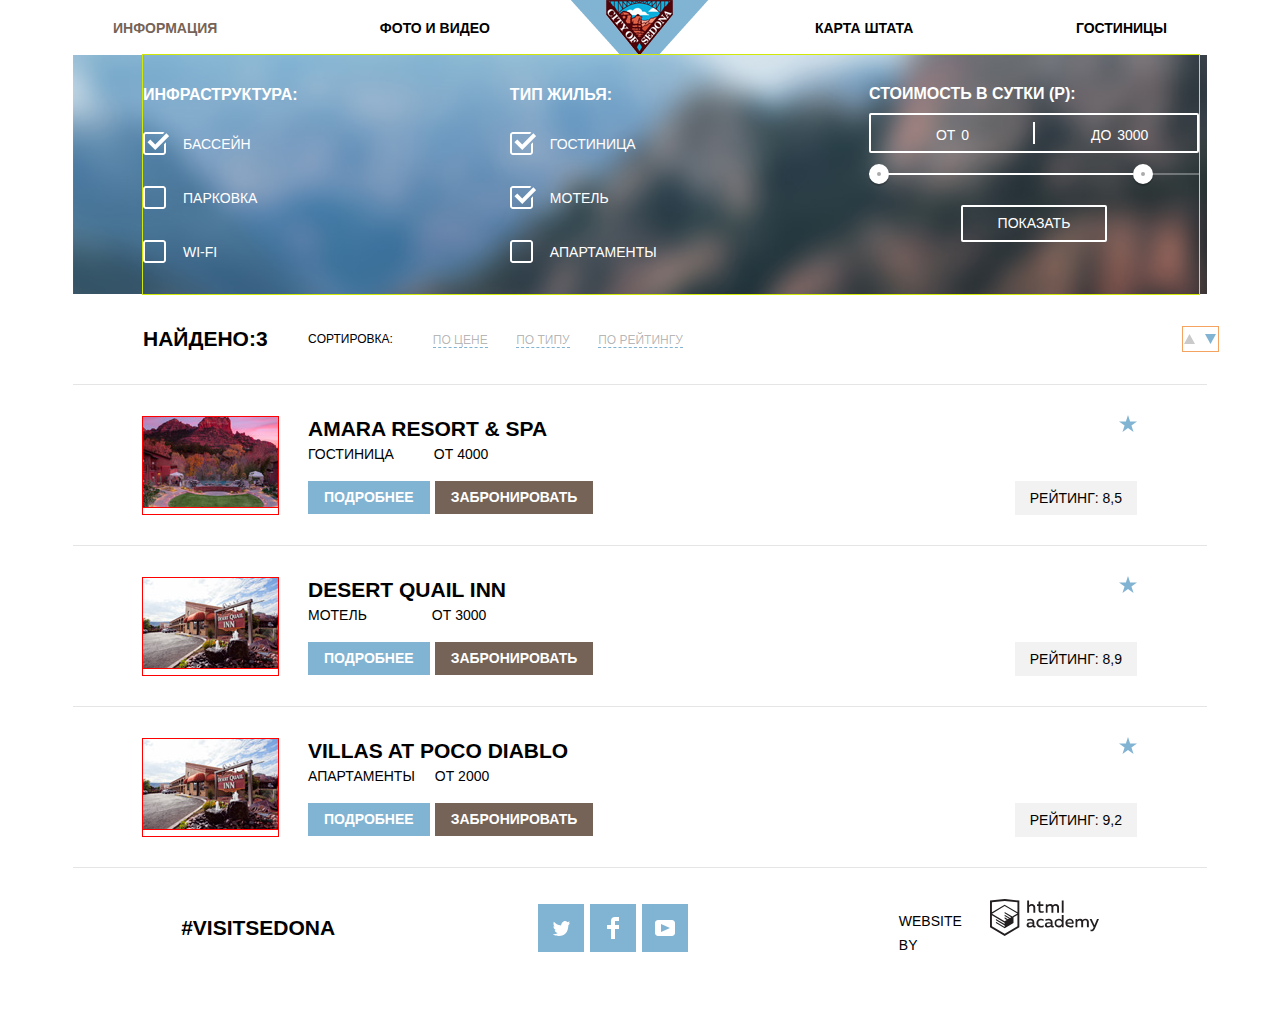
==== inner.html @ f562a2fd "закончена стилизация фильтра" ====
<!DOCTYPE html>
<html lang="ru">

<head>
  <meta charset="utf-8">
  <title>HTML Academy: Седона</title>
  <link href="https://fonts.googleapis.com/css?family=PT+Sans+Caption:400,700&amp;subset=cyrillic" rel="stylesheet">
  <link rel="stylesheet" href="css/normalize.css">
  <link rel="stylesheet" href="css/main.css">
</head>

<body>

  <!-- Шапка -->
  <header class="main-header">
    <nav class="main-navigation">
      <div class="main-navigation-wrapper">
        <div class="container">
          <ul class="site-navigation">
            <li class="site-navigation-current">
              <a href="info.html">Информация</a>
            </li>
            <li class="site-navigation-2">
              <a href="#">Фото и видео</a>
            </li>
            <li class="site-navigation-3">
              <a href="#">Карта штата</a>
            </li>
            <li class="site-navigation-4">
              <a href="#">Гостиницы</a>
            </li>
          </ul>
        </div>
        <a href="#" class="main-header-logo">
          <img src="img/logo_main.png" width="138" height="70" alt="Логотип «HTML»">
        </a>
      </div>
    </nav>
  </header>

  <!-- Основной контент -->
  <main class="container">


    <!-- Фильтр -->
    <section class="filters">
      <form class="filter" method="get" action="https://echo.htmlacademy.ru">

        <!--Чекбокс Инфраструктура -->
        <fieldset>

          <legend>Инфраструктура:</legend>
          <ul>
            <li class="filter-option">
              <input class="visually-hidden filter-input filter-input-checkbox" type="checkbox" name="Бассейн" id="Бассейн" checked>
              <label for="Бассейн">Бассейн</label>
            </li>

            <li class="filter-option">
              <input class="visually-hidden filter-input filter-input-checkbox" type="checkbox" name="Парковка" id="Парковка">
              <label for="Парковка">Парковка</label>
            </li>

            <li class="filter-option">
              <input class="visually-hidden filter-input filter-input-checkbox" type="checkbox" name="Wi-fi" id="Wi-fi">
              <label for="Wi-fi">Wi-fi</label>
            </li>
          </ul>
        </fieldset>

        <!--Чекбокс Тип жилья-->
        <fieldset>
          <legend>Тип жилья:</legend>
          <ul>
            <li class="filter-option">
              <input class="visually-hidden filter-input filter-input-checkbox" type="checkbox" name="Гостиница" id="Гостиница" checked>
              <label for="Гостиница">Гостиница</label>
            </li>

            <li class="filter-option">
              <input class="visually-hidden filter-input filter-input-checkbox" type="checkbox" name="Мотель" id="Мотель" checked>
              <label for="Мотель">Мотель</label>
            </li>

            <li class="filter-option">
              <input class="visually-hidden filter-input filter-input-checkbox" type="checkbox" name="Апартаменты" id="Апартаменты">
              <label for="Апартаменты">Апартаменты</label>
            </li>
          </ul>
        </fieldset>

        
        <!--Панель управления фильтром-->
        <div class="filter-range">
          <div class="filter-range-title">Стоимость в сутки (р):
          </div>
          <div class="price-controls">
            <label class="min-price">от
              <input type="text" name="min-price" value="0">
            </label>
            <label class="max-price">до
              <input type="text" name="max-price" value="3000">
            </label>
          </div>
          <div class="range-controls">
            <div class="scale">
              <div class="bar"></div>
            </div>
            <div class="range-toggle range-toggle-min"></div>
            <div class="range-toggle range-toggle-max"></div>
            <button class="btn-transparent" type="submit">Показать</button>
          </div>
        </div>

        
      </form>
    </section>

    <!--Блок сортировки -->
    <section class="search-info">
      <b>Найдено:3</b>
      <p>Cортировка:</p>

      <div class="search-list-info">
        <ul class="search-item-info">
          <li>
            <a class="active" href="#">По цене</a>
          </li>
          <li>
            <a href="#">По типу</a>
          </li>
          <li>
            <a href="#">По рейтингу</a>
          </li>
        </ul>
      </div>

      <ul class="buttons-search-info">
        <li class="buttons-top">
          <a href="#">
            <svg xmlns="http://www.w3.org/2000/svg" width="11" height="10" viewBox="0 0 11 10">
              <path fill="#cacaca" d="M5.5 0L0 10h11z" />
            </svg>
            <span class="visually-hidden">Вверх</span>
          </a>
        </li>
        <li class="buttons-bottom"></li>
        <a href="#">
          <svg xmlns="http://www.w3.org/2000/svg" width="11" height="10" viewBox="0 0 11 10">
            <path fill="#81b3d2" d="M5.5 10L0 0h11" />
          </svg>
          <span class="visually-hidden">Вниз</span>
        </a>
        </li>
      </ul>
    </section>

    <!--Каталог гостиниц -->
    <section class="catalog">

      <h2 class="visually-hidden">Описание гостинниц, цена</h2>

      <!--Гостиница Амара -->
      <div class="catalog-list-amara">

        <!--Фото гостиницы -->
        <div class="catalog-image">
          <a href="catalog-item.html">
            <img src="img/amara_resort_spa_img.jpg" width="135" height="90" alt="Amara Resort & Spa">
          </a>
        </div>

        <!--Заголовок и описание -->
        <div class="catalog-desc">
          <h2>
            <a href="#">Amara Resort & Spa</a>
          </h2>
          <div class="catalog-price">
            <span class="hotel">Гостиница</span>
            <span>от 4000</span>
          </div>
          <div class="catalog-btn">
            <a class="button" href="#">Подробнее</a>
            <a class="button2" href="#">Забронировать</a>
          </div>
        </div>


        <!--Рейтинг -->
        <div class="catalog-rating">
          <div class="star">
            <img src="img/star.svg" width="18" height="17" alt="4 Звезды">
          </div>
          <span>Рейтинг: 8,5</span>
        </div>
      </div>

      <!--Гостиница Desert Quail Inn -->
      <div class="catalog-list-desert">

        <!--Фото гостиницы Desert -->
        <div class="catalog-image">
          <a href="catalog-item.html">
            <img src="img/desert_img.jpg" width="135" height="90" alt="Amara Resort & Spa">
          </a>
        </div>

        <!--Заголовок и описание Desert -->
        <div class="catalog-desc">
          <h2>
            <a href="#">Desert Quail Inn</a>
          </h2>
          <div class="catalog-price">
            <span class="motel">Мотель</span>
            <span>от 3000</span>
          </div>
          <div class="catalog-btn">
            <a class="button" href="#">Подробнее</a>
            <a class="button2" href="#">Забронировать</a>
          </div>
        </div>


        <!--Рейтинг 2 -->
        <div class="catalog-rating">
          <div class="star">
            <img src="img/star.svg" width="18" height="17" alt="4 Звезды">
          </div>
          <span>Рейтинг: 8,9</span>
        </div>
      </div>

<!--Гостиница Villas at Poco Diablo -->
<div class="catalog-list-villas">

    <!--Фото гостиницы Villas at Poco Diablo -->
    <div class="catalog-image">
      <a href="catalog-item.html">
        <img src="img/desert_img.jpg" width="135" height="90" alt="Amara Resort & Spa">
      </a>
    </div>

    <!--Заголовок и описание Villas at Poco Diablo -->
    <div class="catalog-desc">
      <h2>
        <a href="#">Villas at Poco Diablo</a>
      </h2>
      <div class="catalog-price">
        <span class="villas">Апартаменты</span>
        <span>от 2000</span>
      </div>
      <div class="catalog-btn">
        <a class="button" href="#">Подробнее</a>
        <a class="button2" href="#">Забронировать</a>
      </div>
    </div>


    <!--Рейтинг Villas -->
    <div class="catalog-rating">
      <div class="star">
        <img src="img/star.svg" width="18" height="17" alt="4 Звезды">
      </div>
      <span>Рейтинг: 9,2</span>
    </div>
  </div>


    </section>

  </main>


  <!-- Подвал -->
  <footer class="page-footer">
    <div class="container">
      <div class="footer-copyright">
        <div class="visitsedona">
          <a class="visitsedona" href="#">#visitSEDONA</a>
        </div>
        <div class="social">
          <ul class="social-btn">
            <li>
              <a class="social-button" href="https://twitter.com/">
                <span class="visually-hidden">Твиттер</span>
                <svg xmlns="http://www.w3.org/2000/svg" xmlns:xlink="http://www.w3.org/1999/xlink" width="17" height="15" viewBox="0 0 17 15">
                  <path fill="#FFF" d="M10.95.144c1.685-.496 2.984.27 3.577 1.179.673-.231 1.331-.481 2.011-.708a2.345 2.345 0 0 1-.857 1.768c.685.17 1.304-.491 1.304-.491-.169 1-1.006 1.788-1.563 2.024-.231 6.75-3.175 11.217-10.077 11.082h-.446c-.41 0-4.164-.46-4.898-1.887 2.271.196 3.893-.422 4.693-1.177-.96-.3-2.679-.477-2.979-2.95.349.106.564.228 1.19.119C1.705 8.247.374 7.53.448 5.33c.285.328 1.067.536 1.34.472C1.085 5.561-.182 2.442.894.85c1.818 1.854 3.735 3.606 7.152 3.773C8.254 2.33 9.183.793 10.95.144z"
                  />
                </svg>
              </a>
            </li>
            <li>
              <a class="social-button" href="https://www.facebook.com/">
                <span class="visually-hidden">Фейсбук</span>
                <svg xmlns="http://www.w3.org/2000/svg" width="12" height="22" viewBox="0 0 12 22">
                  <path fill="#FFF" d="M12 4V0H8a4 4 0 0 0-4 4v4H0v4h4v10h4V12h4V8H8V4h4z" />
                </svg>
              </a>
            </li>
            <li>
              <a class="social-button" href="https://www.youtube.com/">
                <span class="visually-hidden">Ютуб</span>
                <svg xmlns="http://www.w3.org/2000/svg" xmlns:xlink="http://www.w3.org/1999/xlink" width="20" height="16" viewBox="0 0 20 16">
                  <path fill="#FFF" d="M17 0H3C1.35 0 0 1.35 0 3v10c0 1.65 1.35 3 3 3h14c1.65 0 3-1.35 3-3V3c0-1.65-1.35-3-3-3zM6.027 11.998V4.002L15.014 8l-8.987 3.998z"
                  />
                </svg>
              </a>
            </li>
          </ul>
        </div>
        <div class="website">
          <p>website by</p>
          <a href="#">
            <img class="logo-footer" src="img/logo-htmlacademy.svg" width="115" height="41" alt="Логотип «HTML»">
          </a>
        </div>
      </div>
    </div>
  </footer>

</body>

</html>
---- css/main.css ----
body {
  margin: 0;
  padding: 0;
  font-size: 14px;
  font-weight: 400;
  line-height: 24px;
  font-family: "PT Sans", Arial, sans-serif;
  color: #000000;
  text-transform: uppercase;
}

a {
  text-decoration: none;
}

img {
  max-width: 100%;
  height: auto;
}

.visually-hidden:not(:focus):not(:active),
input[type="checkbox"].visually-hidden,
input[type="radio"].visually-hidden {
  position: absolute;

  width: 1px;
  height: 1px;
  margin: -1px;
  border: 0;
  padding: 0;

  white-space: nowrap;

  clip-path: inset(100%);
  clip: rect(0 0 0 0);
  overflow: hidden;
}

/*Контейнеры*/
.main-navigation-wrapper {
  position: relative;
  max-width: 1200px;
  min-width: 768px;
  margin: 0 auto;
}

.container {
  max-width: 1200px;
  min-width: 768px;
  margin: 0 auto;
  padding: 0 73px;
}
.main-navigation-wrapper .container {
  display: flex;
  justify-content: space-between;
}

/* Шапка сайта*/

.main-header {
  margin: 0;
  padding: 0;
}
.main-navigation {
  line-height: 26px;
  margin: 0;
  padding: 0;
}

.site-navigation {
  margin: 0;
  padding: 0;
  display: flex;
  justify-content: space-between;
  align-items: center;
  flex-wrap: wrap;
  list-style: none;
  min-width: 100%;
  height: 55px;
}

.site-navigation,
.features-list {
  list-style: none;
  font-weight: 700;
}

.site-navigation a {
    color: #000000;
  }

.site-navigation-current a {
  color: #766357;
}

.site-navigation-current,
.site-navigation-2 {
  margin-right: auto;
  margin-left: 0;
}

.site-navigation-3,
.site-navigation-4 {
  margin-left: auto;
  margin-right: 0;
}

.site-navigation a:hover {
  color: #81b3d2;
}

.site-navigation a:focus {
  color: rgba(0,0,0, 0.3);
}

.main-header-logo {
  position: absolute;
  top: 0;
  left: 50%;
  transform: translate(-50%, 0);
  width: 138px;
  height: 70px;
}

/* Текст и картинка WELCOME TO SEDONA*/

.intro-images-block {
  margin: 0;
  padding: 0;
  display: flex;
  flex-direction: column;
  align-items: center;
  min-height: 520px;
  background-image: url("../img/background_photo1_1200.jpg");
  background-repeat: no-repeat;
  background-color: #5496bd;
  background-size: 100% 100%;
  margin-bottom: 60px;
  padding-top: 76px;
}

.intro-welcome-text-img {
  margin: 0 auto;
}

/*Слоган текст*/
.slogan {
  text-align: center;
  margin: 0;
  padding: 0;
  margin-bottom: 55px;
  outline: 2px solid #ff6a00;
  }
  
.slogan-title {
  font-size: 21px;
  line-height: 26px;
}

.slogan p {
  font-size: 14px;
  line-height: 26px;
}

/*Описание городка*/
.features {
  text-align: center;
  margin: 0;
  padding: 0;
  display: flex;
  flex-direction: row;
  align-items: center;
  min-height: 150px;
  outline: 2px solid #74f210;
  margin-bottom: 50px;
}

.feature-item {
  text-align: center;
  font-size: 14px;
  line-height: 21px;
  font-weight: 400;
}

.feature-item h2 {
  font-size: 21px;
  line-height: 21px;
  font-weight: 700;
}

.features-item-desc {
  background-color: #81b3d2;
  margin: 0;
  padding: 0;
  min-width: 400px;
  color: #ffffff;
  padding-top: 50px;
  padding-bottom: 50px;
}

.features-item-desc1 {
  background-color: #ebebeb;
  padding-top: 45px;
  padding-left: 90px;
  padding-right: 90px;
  padding-bottom: 55px;
}
.features-image-desc {
  margin: 0;
  padding: 0;
}

.feature-desc {
  margin: 0;
  padding: 0;
}

.feature-desc h2 {
  margin: 0;
  padding: 0;
  margin-bottom: 25px;
}

.feature-desc p {
  margin: 0;
  padding: 0;
}

.feature-desc img {
  margin: 0;
  padding: 0;
  margin-bottom: 25px;
}

.list {
  margin: 0;
  padding: 0;
  margin-bottom: 75px;
}

.features-list {
  text-align: center;
  font-size: 14px;
  line-height: 21px;
  font-weight: 400;
  display: flex;
  justify-content: space-between;
  margin: 0;
  padding: 0;
  list-style: none;
  margin-left: 70px;
  margin-right: 70px;
}

.features-list h2 {
  font-size: 21px;
  line-height: 21px;
  font-weight: 700;
}


/* Заинтересовались? Поиск гостиницы в седоне*/

.search-hotels{
  text-align: center;
  outline-color:1px solid #ff6a00;
}

.search-hotels h2{
  font-size: 30px;
  line-height: 36px;
  font-weight: 700;
}

.search-hotels p {
  text-align: center;
  font-size: 14px;
  line-height: 24px;
  font-weight: 400;
  margin-bottom: 50px;
}


/*Форма заезда*/

.search-block {
  position: absolute;
  top:0;
  left:50%;
  transform: translate(-50%, 0);
  display: flex;
  justify-content: center;
  background-color: #ffffff;
  
}

.search-conteiner {
  display: flex;
  padding: 0;
  margin: 0;
  width: 568px;
  height: 395px;
  
}

.search-conteiner-1 {
  position: relative;
  outline: 2px solid #ff6a00;
  margin: 55px;
}


.search-item {
  text-align: left;
  width: 460px; 
}


.button-search {
  display: block;
  position: absolute;
  bottom: 0;
  width: 100%;
  font-weight: 700;
  text-transform: uppercase;
  color: #ffffff;
  background-color: #81b3d2;
  padding: 20px 195px;
  border: none;
}

.button-search:hover {
  background-color: #669ec0;
}

.button-search:active {
  background-color: #669ec0;
  color: rgba(255,255,255, 0.3);

}

.search-item input {
  font: inherit;
  color: #ffffff;
  background-color: #f2f2f2;
  font-weight: 700;
}

.search-item input:hover {
  background-color: #ebebeb;
}

.search-item input:active {
  background-color: #ebebeb;
}

.search-item label {
  font-size: 14px;
  line-height: 26px;
  font-weight: 700;
}

/*фото карты*/

.map-block {
  position: relative;
  margin: 0;
  padding: 0;
}

.img-map-block {
  margin: 0 auto;
  width: 100%;
  min-height: 450px;
  background-image: url("../img/map.jpg");
  background-repeat: no-repeat;
}

/*Подвал*/

.page-footer {
  margin: 0;
  padding: 0;
  min-height: 150px;
}

.footer-copyright {
  height: 120px;
  display: flex;
  flex-direction: row;
  justify-content: space-around;
  align-items: center;
  background-color: rgba(255, 255, 255, 0.91);
}
.visitsedona {
  color: #000000;
  margin: 0;
  padding: 0;
  width: 135px;
  font-size: 21px;
  line-height: 26px;
  font-weight: 700;
}

.website {
  display: flex;
  margin: 0;
  padding: 0;
  width: 200px;
}
.website p {
  margin: 0;
  padding: 0;
  margin-top: 10px;
  margin-right: 10px;
}

.social-btn {
  list-style: none;
  text-align: center;
  margin: 0;
  padding: 0;
  display: flex;
  flex-direction: row;
  justify-content: space-between;
  align-items: center;
  width: 150px;
  height: 50px;
}


.social-button {
  background-color: #81b3d2;
  margin: 0;
  padding: 0;
  display: flex;
  flex-direction: row;
  justify-content: center;
  align-items: center;
  width: 46px;
  height: 48px;
  margin-left: 6px;
  background-color: #81b3d2;
}


.social-button:hover {
  background-color: #669ec0;
}

.social-button:active {
  background-color: #5496bd;
}

.social-button:active path,
.social-button:focus path {
  fill:#ffffff30 ;
}



/*Кнопки*/
.button {
  font: inherit;
  font-size: 14px;
  line-height: 21px;
  font-weight: 700;
  vertical-align: middle;
  text-transform: uppercase;
  color: #ffffff;
  background-color: #81b3d2;
  padding: 6px 16px;
  margin-right:5px;
}

.button:hover {
  background-color: #669ec0;
}

.button:focus {
  border: #5496bd;
}

.button:active {
  background-color: #5496bd;
  color: rgba(255,255,255, 0.3);
  border: #5496bd;
}

.button1 {
 
  width:568px;
  height:86px;
  font-size: 21px;
  line-height: 26px;
  color: #ffffff;
  background-color: #766357;
  border: #503e33;
  border: none;
}

  .button1:hover {
    background-color: #604e43;
}

  .button1:focus {
    background-color: #503e33;
    color: rgba(255,255,255, 0.3);
    border: #503e33;
}

.button2 {
  font: inherit;
  font-size: 14px;
  line-height: 21px;
  font-weight: 700;
  color: #ffffff;
  background-color: #766357;
  padding: 6px 16px;
}

  .button2:hover {
    background-color: #604e43;
}

  .button2:active {
    background-color: #503e33;
    color: rgba(255,255,255, 0.3);
}



/*Внутренняя страница*/

/*Фильтр*/
.filters {
  position: relative;
  margin: 0;
  padding: 0;
  min-width:1056px;
  min-height:215px;
  background-color: #2f698b;
  background-image: url(../img/filter_background.jpg);
  
 }

.filter{
  display: flex;
  justify-content: space-between;
  margin: 0;
  padding: 0;
  margin-left:70px;
  width:1056px;
  outline:1px solid #d2e908;
  
}

legend {
  margin: 0;
  padding: 0;
  font-size: 16px;
  font-weight: 700;
  color: #ffffff;
  padding-top:28px;
  padding-bottom:25px;
}

.filter fieldset {
  border: none;
  margin: 0;
  padding: 0;
}

.filter ul {
  padding: 0;
  margin: 0;
  margin-left:40px;
  list-style: none;
 
}

.filter li {
  padding: 0;
  margin: 0;
  margin-bottom:30px;
}

.filter-option label {
  position: relative;
  display: block;
  cursor: pointer;
  user-select: none;
}

.filter-input-checkbox:not(:checked) + label::before {
  content: "";
  position: absolute;
  background-image: url(../img/checkbox-off.svg);
  background-repeat: no-repeat;
  background-position: 0 0;
  left:-40px;
  width: 26px;
  height: 26px;
  /*border: 2px solid #000000;*/
}

.filter-input-checkbox:checked + label::after {
  content: "";
  position: absolute;
  background-image: url(../img/checkbox-on.svg);
  background-repeat: no-repeat;
  background-position: 0 0;
  left:-40px;
  width: 26px;
  height: 26px;
  
}

.filter-option {
  margin: 0;
  padding: 0;
  list-style: none;
  color: #ffffff;
  
}
/*Панель управления фильтром*/

.filter-range{
  width:330px;
  color: #ffffff;
  text-transform: uppercase;
  padding-top:28px;
}

.range-toggle:hover {
  background: #1c4f80;
}

.filter-range-title{
  margin-bottom: 9px;
  font-size: 16px;
  line-height: 21px;
  font-weight: 700;
}

.price-controls {
  position: relative;
  height: 36px;
  margin-bottom: 20px;
  font-size: 0;
  border: 2px solid #ffffff;
  border-radius: 2px;
}

.price-controls::after {
  content: "";
  position: absolute;
  top: 50%;
  left: 50%;
  width: 2px;
  height: 22px;
  transform: translate(-50%, -50%);
  background: #ffffff;
}

.price-controls label {
  display: inline-block;
  font-size: 14px;
  line-height: 38px;
  vertical-align: top;
  cursor: pointer;
}

.price-controls .min-price,
.price-controls .max-price {
  width: 90px;
  padding-left: 65px;
}

.price-controls input {
  width: 50px;
  margin: 0;
  color: inherit;
  font: inherit;
  background: none;
  border: none;
}
.range-controls {
  position: relative;
  margin-bottom: 32px;
  
}

.range-controls .scale {
  height: 2px;
  background: rgba(255, 255, 255, 0.3);
  margin-bottom:30px;
}

.range-controls .bar {
  width: 80%;
  height: 2px;
  background: #ffffff;
}

.range-toggle {
  position: absolute;
  top: -9px;
  width: 4px;
  height: 4px;
  background: #ababab;
  border: 8px solid #ffffff;
  border-radius: 50%;
  box-shadow: 0 2px 1px 0 rgba(0, 1, 1, 0.2);
  cursor: pointer;
}

.range-toggle-min {
  left: 0;
}

.range-toggle-max {
  left: 80%;
}


/*Прозрачная кнопка Показать*/
.btn-transparent {
  display: block;
  margin: 0 auto;
  padding: 6px 35px;
  
  font-size: 14px;
  line-height: 21px;
  color: #ffffff;
  text-transform: uppercase;
  background: transparent;
  border: 2px solid #ffffff;
  border-radius: 2px;
  cursor: pointer;
}


/*Найдено-сортировка по цене по типу по рейтингу*/

.search-info{
  margin:0;
  padding: 0;
  display: flex;
  justify-content: space-between;
  align-items: center;
  min-height:90px;
  border-bottom: 1px solid #e5e5e5;
  margin-bottom:30px;
  
}
.search-list-info{
  margin:0;
  padding: 0;
  
  
}
.search-item-info{
  margin:0;
  padding: 0;
  display:flex;
  justify-content: space-between;
  align-items: center;
  min-width:250px;
  margin-right:500px;
}

.search-item-info li {
    list-style: none;
}
.search-info b {
  margin-left:70px;
  min-width:165px;
  font-size: 21px;
  line-height: 26px;
  font-weight: 700;
  color: #000000;
}

.search-info p{
  font-size: 12px;
  line-height: 18px;
  font-weight: 400;
  text-align: center;
  color: #000000;
  margin-right: 40px;

}
.buttons-search-info{
  margin:0;
  padding: 0;
  display:flex;
  justify-content: center;
  align-items: center;
  list-style: none;
  margin-right:70px;
  min-width: 35px;
  outline:1px solid sandybrown;
   
}
.buttons-top{
  margin-right: 10px;
}
.active {
  color: #81b3d2;
  
}
.search-item-info a {
  list-style: none;
  font-size: 12px;
  line-height: 18px;
  font-weight: 400;
  color: rgba(0,0,0, 0.3);
  border-bottom: 1px dashed #81b3d2;
}

.search-item-info a:hover {
  list-style: none;
  font-size: 12px;
  line-height: 18px;
  font-weight: 400;
  color: #81b3d2;
}

.search-item-info a:active {
  list-style: none;
  font-size: 12px;
  line-height: 18px;
  font-weight: 400;
  color: #000000;
  border-bottom: 0;
}

.rating span {
  background-color: #f2f2f2;
}

.buttons {
  list-style: none;
  background-color: red;
}
/************************************/
/*Фото и описания гостиниц Amara Resort & Spa*/

.catalog{
  margin: 0px;
  padding:0px;
  border-bottom: 1px solid #e5e5e5;
  padding-bottom:30px;
  
}

.catalog li{
  list-style: none;
}

.catalog-desc{
  margin: 0;
  padding: 0;
  display: flex;
  justify-content: space-between;
  flex-direction:column;
  width: 100%;
  
}
.catalog-desc h2{
  margin: 0px;
  padding:0px;
  
}

.hotel{
  margin-right:40px;
}

.catalog-list-amara{
  margin: 0px;
  padding:0px;
  display: flex;
  justify-content: space-between;
  flex-direction:row;
  align-items: center;
  padding-bottom:30px;
  border-bottom: 1px solid #e5e5e5;
 
}
.catalog-image{
  margin: 0px;
  padding:0px;
  min-width:135px;
  min-height: 90px;
  margin-left:70px;
  margin-right:30px;
  outline: 1px solid red;
  
}

.catalog-image img{
  
  outline: 1px solid red;
}

.catalog-price{
  display: flex;
  margin: 0px;
  padding:0px;
  margin-bottom: 15px;
 
  }

.catalog-btn{
  margin: 0px;
  padding:0px;
  display: flex;
  flex-direction: row;
 
}


.catalog-rating{
  display:flex;
  justify-content: space-between;
  flex-direction: column;
  align-items: flex-end;
  margin: 0px;
  padding:0px;
  width:240px;
  min-height:100px;
  margin-right:70px;
  
  
}

.catalog-rating span{
  margin: 0px;
  padding:0px;
  background-color:#f2f2f2;
  padding:5px 15px;
}

/* Гостиница Desert*/
.catalog-list-desert{
  margin: 0px;
  padding:0px;
  display: flex;
  justify-content: space-between;
  flex-direction:row;
  align-items: center;
  padding-top:30px;
  padding-bottom:30px;
  border-bottom: 1px solid #e5e5e5;
}
.motel{
  margin-right:65px;
}

/* Гостиница Villas*/
.catalog-list-villas{
  margin: 0px;
  padding:0px;
  display: flex;
  justify-content: space-between;
  flex-direction:row;
  align-items: center;
  padding-top:30px;
}
.villas{
  margin-right:20px;
}

/*стилизация заголовка*/
.catalog-desc h2 a {
  font-size: 21px;
  line-height: 26px;
  font-weight: 700;
  color: #000000;
}

.catalog-desc h2 a:hover {
  color: #81b3d2;
  }

.catalog-desc h2 a:active {
  color: rgba(0,0,0, 0.3);
}
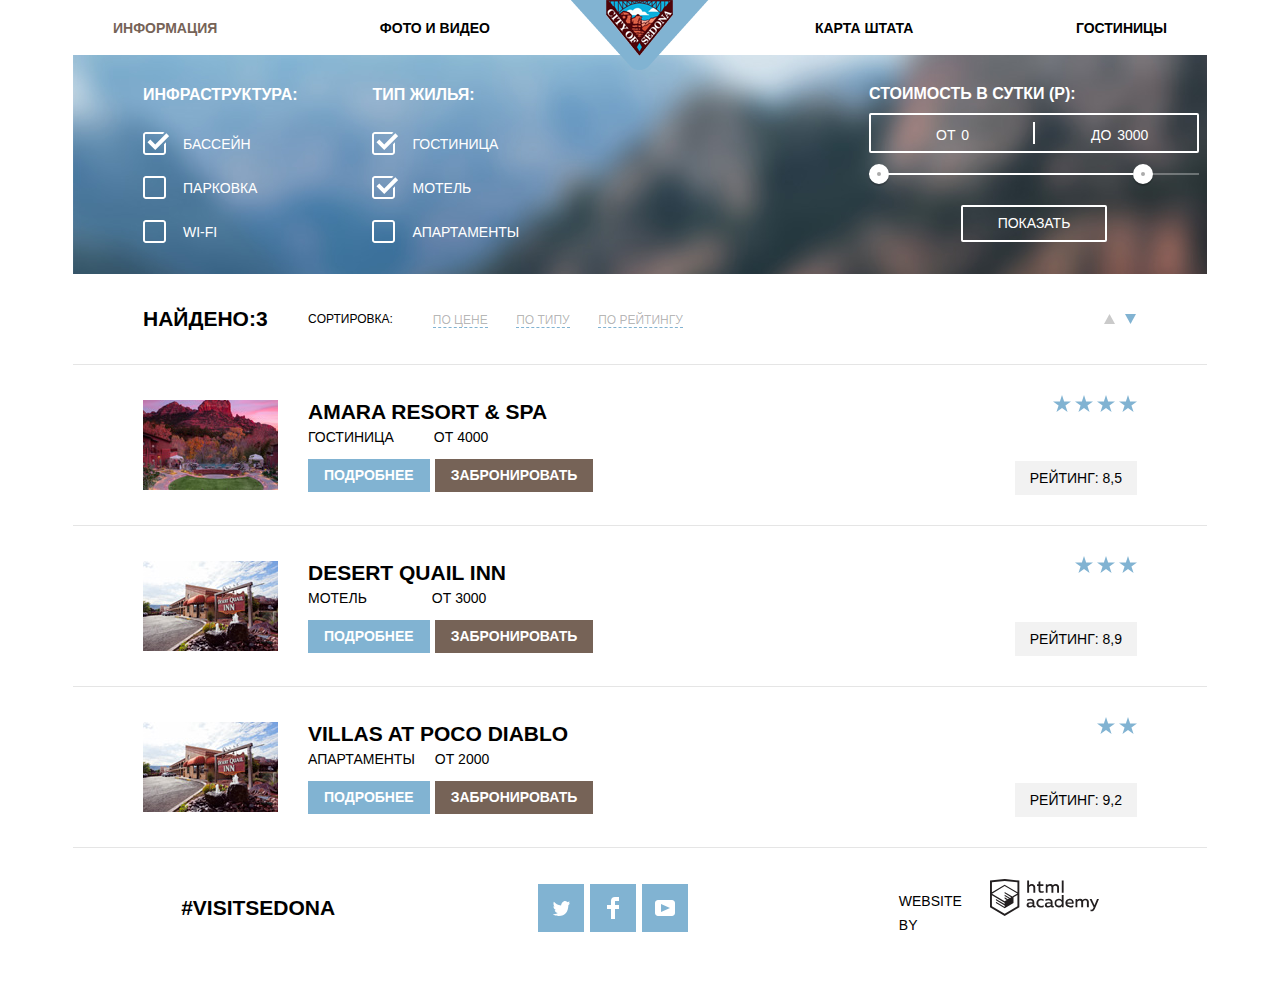
==== commit b9c81034: "готово" ====
--- a/inner.html
+++ b/inner.html
@@ -123,8 +123,8 @@
 
       <div class="search-list-info">
         <ul class="search-item-info">
-          <li>
-            <a class="active" href="#">По цене</a>
+          <li class="current">
+            <a href="#">По цене</a>
           </li>
           <li>
             <a href="#">По типу</a>
@@ -190,6 +190,9 @@
         <div class="catalog-rating">
           <div class="star">
             <img src="img/star.svg" width="18" height="17" alt="4 Звезды">
+            <img src="img/star.svg" width="18" height="17" alt="4 Звезды">
+            <img src="img/star.svg" width="18" height="17" alt="4 Звезды">
+            <img src="img/star.svg" width="18" height="17" alt="4 Звезды">
           </div>
           <span>Рейтинг: 8,5</span>
         </div>
@@ -224,8 +227,10 @@
         <!--Рейтинг 2 -->
         <div class="catalog-rating">
           <div class="star">
-            <img src="img/star.svg" width="18" height="17" alt="4 Звезды">
-          </div>
+            <img src="img/star.svg" width="18" height="17" alt="3 Звезды">
+            <img src="img/star.svg" width="18" height="17" alt="4 Звезды">
+            <img src="img/star.svg" width="18" height="17" alt="4 Звезды">
+                      </div>
           <span>Рейтинг: 8,9</span>
         </div>
       </div>
@@ -259,6 +264,7 @@
     <!--Рейтинг Villas -->
     <div class="catalog-rating">
       <div class="star">
+        <img src="img/star.svg" width="18" height="17" alt="2 Звезды">
         <img src="img/star.svg" width="18" height="17" alt="4 Звезды">
       </div>
       <span>Рейтинг: 9,2</span>
--- a/css/main.css
+++ b/css/main.css
@@ -118,6 +118,7 @@
   top: 0;
   left: 50%;
   transform: translate(-50%, 0);
+  z-index:1 ;
   width: 138px;
   height: 70px;
 }
@@ -534,11 +535,13 @@
 
 /*Фильтр*/
 .filters {
+  display: flex;
   position: relative;
   margin: 0;
   padding: 0;
-  min-width:1056px;
-  min-height:215px;
+  width:100%;
+  min-width:786px;
+  min-height:212px;
   background-color: #2f698b;
   background-image: url(../img/filter_background.jpg);
   
@@ -547,11 +550,11 @@
 .filter{
   display: flex;
   justify-content: space-between;
+  flex-direction:row;
   margin: 0;
   padding: 0;
   margin-left:70px;
   width:1056px;
-  outline:1px solid #d2e908;
   
 }
 
@@ -572,18 +575,23 @@
 }
 
 .filter ul {
+  display: flex;
+  justify-content: space-between;
+  flex-direction:column;
   padding: 0;
   margin: 0;
   margin-left:40px;
+  margin-right:115px;
   list-style: none;
- 
+  
 }
 
 .filter li {
   padding: 0;
   margin: 0;
-  margin-bottom:30px;
-}
+  margin-bottom:20px;
+}
+
 
 .filter-option label {
   position: relative;
@@ -604,6 +612,7 @@
   /*border: 2px solid #000000;*/
 }
 
+
 .filter-input-checkbox:checked + label::after {
   content: "";
   position: absolute;
@@ -613,8 +622,12 @@
   left:-40px;
   width: 26px;
   height: 26px;
-  
-}
+ 
+}
+
+
+
+
 
 .filter-option {
   margin: 0;
@@ -626,10 +639,14 @@
 /*Панель управления фильтром*/
 
 .filter-range{
+  padding: 0;
+  margin: 0;
   width:330px;
   color: #ffffff;
   text-transform: uppercase;
   padding-top:28px;
+  margin-right:0;
+  margin-left:auto;
 }
 
 .range-toggle:hover {
@@ -713,6 +730,13 @@
   border-radius: 50%;
   box-shadow: 0 2px 1px 0 rgba(0, 1, 1, 0.2);
   cursor: pointer;
+  
+}
+
+.range-toggle:hover {
+  width: 8px;
+  height: 8px;
+  background: #ababab;
 }
 
 .range-toggle-min {
@@ -729,8 +753,7 @@
   display: block;
   margin: 0 auto;
   padding: 6px 35px;
-  
-  font-size: 14px;
+    font-size: 14px;
   line-height: 21px;
   color: #ffffff;
   text-transform: uppercase;
@@ -740,6 +763,11 @@
   cursor: pointer;
 }
 
+.btn-transparent:hover {
+  background:  #ffffff;
+  color: #000000;
+}
+
 
 /*Найдено-сортировка по цене по типу по рейтингу*/
 
@@ -759,6 +787,7 @@
   padding: 0;
   
   
+  
 }
 .search-item-info{
   margin:0;
@@ -767,11 +796,11 @@
   justify-content: space-between;
   align-items: center;
   min-width:250px;
-  margin-right:500px;
+  
 }
 
 .search-item-info li {
-    list-style: none;
+   list-style: none;
 }
 .search-info b {
   margin-left:70px;
@@ -797,19 +826,18 @@
   display:flex;
   justify-content: center;
   align-items: center;
+  margin-right:0;
+  margin-left:auto;
   list-style: none;
   margin-right:70px;
   min-width: 35px;
-  outline:1px solid sandybrown;
+  
    
 }
 .buttons-top{
   margin-right: 10px;
 }
-.active {
-  color: #81b3d2;
-  
-}
+
 .search-item-info a {
   list-style: none;
   font-size: 12px;
@@ -836,6 +864,13 @@
   border-bottom: 0;
 }
 
+.current {
+  color: #81b3d2;
+  border-bottom: 1px solid transparent;
+  /*background-color: tomato;*/
+}
+
+
 .rating span {
   background-color: #f2f2f2;
 }
@@ -855,10 +890,6 @@
   
 }
 
-.catalog li{
-  list-style: none;
-}
-
 .catalog-desc{
   margin: 0;
   padding: 0;
@@ -866,16 +897,18 @@
   justify-content: space-between;
   flex-direction:column;
   width: 100%;
+  
   
 }
 .catalog-desc h2{
   margin: 0px;
   padding:0px;
-  
+       
 }
 
 .hotel{
   margin-right:40px;
+  
 }
 
 .catalog-list-amara{
@@ -887,6 +920,7 @@
   align-items: center;
   padding-bottom:30px;
   border-bottom: 1px solid #e5e5e5;
+  
  
 }
 .catalog-image{
@@ -896,21 +930,20 @@
   min-height: 90px;
   margin-left:70px;
   margin-right:30px;
-  outline: 1px solid red;
   
 }
 
 .catalog-image img{
-  
-  outline: 1px solid red;
+  display: block;
+  
 }
 
 .catalog-price{
   display: flex;
   margin: 0px;
   padding:0px;
-  margin-bottom: 15px;
- 
+  margin-bottom: 10px;
+  
   }
 
 .catalog-btn{
@@ -918,9 +951,8 @@
   padding:0px;
   display: flex;
   flex-direction: row;
- 
-}
-
+  
+}
 
 .catalog-rating{
   display:flex;
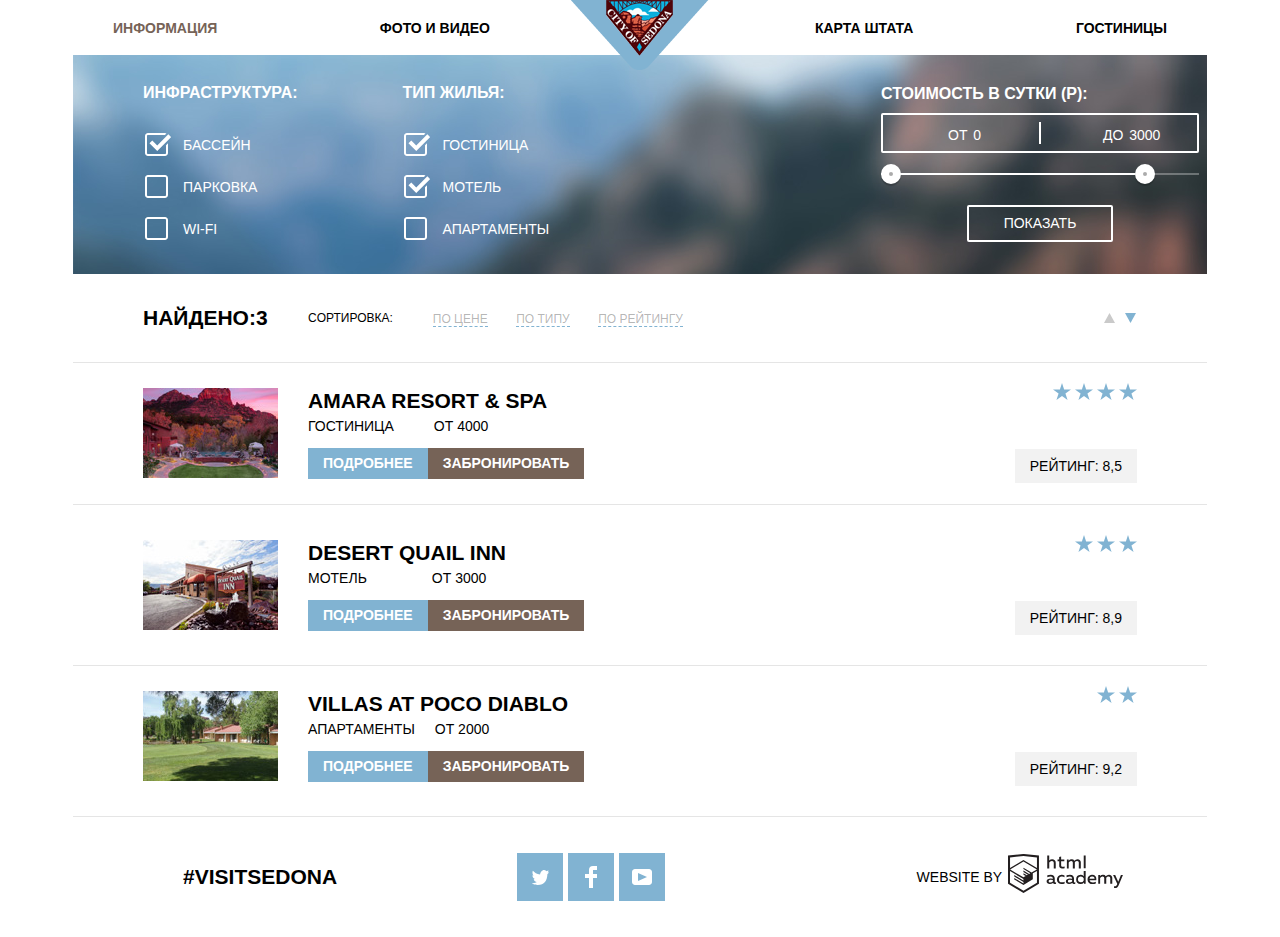
==== commit 8b9372d1: "2" ====
--- a/inner.html
+++ b/inner.html
@@ -241,7 +241,7 @@
     <!--Фото гостиницы Villas at Poco Diablo -->
     <div class="catalog-image">
       <a href="catalog-item.html">
-        <img src="img/desert_img.jpg" width="135" height="90" alt="Amara Resort & Spa">
+        <img src="img/villas_diablo_img.jpg" width="135" height="90" alt="Amara Resort & Spa">
       </a>
     </div>
 
--- a/css/main.css
+++ b/css/main.css
@@ -7,6 +7,7 @@
   font-family: "PT Sans", Arial, sans-serif;
   color: #000000;
   text-transform: uppercase;
+  
 }
 
 a {
@@ -49,11 +50,18 @@
   min-width: 768px;
   margin: 0 auto;
   padding: 0 73px;
+  
 }
 .main-navigation-wrapper .container {
   display: flex;
   justify-content: space-between;
 }
+
+.absolute {
+position: relative;
+
+}
+
 
 /* Шапка сайта*/
 
@@ -131,8 +139,8 @@
   display: flex;
   flex-direction: column;
   align-items: center;
-  min-height: 520px;
-  background-image: url("../img/background_photo1_1200.jpg");
+  min-height: 433px;
+  background-image: url("../img/background_photo2_1200.jpg");
   background-repeat: no-repeat;
   background-color: #5496bd;
   background-size: 100% 100%;
@@ -149,13 +157,18 @@
   text-align: center;
   margin: 0;
   padding: 0;
-  margin-bottom: 55px;
-  outline: 2px solid #ff6a00;
+  margin-bottom: 50px;
+  
   }
   
 .slogan-title {
   font-size: 21px;
   line-height: 26px;
+  margin: 0;
+  padding: 0;
+  
+  padding-bottom: 14px;
+
 }
 
 .slogan p {
@@ -163,111 +176,176 @@
   line-height: 26px;
 }
 
-/*Описание городка*/
+/*Там есть мост дьявола Описание городка*/
 .features {
+  display: flex;
+  flex-direction: row;
+  align-items: center;
   text-align: center;
   margin: 0;
   padding: 0;
-  display: flex;
+  
+
+}
+
+
+.features-item-desc {
+  display: flex;
+  justify-content:space-between;
+  flex-direction:column;
+  margin: 0;
+  padding: 0;
+  min-width: 400px;
+  min-height:256px;
+  background-color: #81b3d2;
+  color: #ffffff;
+  
+}
+
+.features-item-desc h2{
+  margin: 0;
+  padding: 0;
+  margin-top:46px;
+}
+
+.features-item-desc span{
+  margin: 0;
+  padding: 0;
+}
+
+.features-item-desc p{
+  margin: 0;
+  padding: 0;
+  margin-bottom:56px;
+
+}
+
+.features-item-desc1 {
+  display: flex;
+  justify-content:space-between;
+  flex-direction:column;
+  margin: 0;
+  padding: 0;
+  background-color: #ebebeb;
+  min-height: 256px;
+
+ 
+}
+
+.features-item-desc1 h2 {
+  margin: 0;
+  padding: 0;
+  margin-top:45px;
+}
+
+.features-item-desc1 p {
+  margin: 0;
+  padding: 0;
+  margin-bottom:56px;
+  padding-left:70px;
+  padding-right:70px;
+}
+
+.features-item-desc1 span {
+  margin: 0;
+  padding: 0;
+}
+
+.features-image-desc {
+  display: flex;
+  justify-content: space-between;
   flex-direction: row;
   align-items: center;
-  min-height: 150px;
-  outline: 2px solid #74f210;
-  margin-bottom: 50px;
-}
-
-.feature-item {
+  margin: 0;
+  padding: 0;
+  width:800px;
+  height:256px;
+  
+}
+
+.feature-desc {
+  display: flex;
+  justify-content: space-between;
+  flex-direction: column;
+  align-items: center;
+  width: 400px;
+  margin: 0;
+  padding: 0;
+  margin-left:45px;
+  margin-right:45px;
+  
+}
+.feature-desc h2 {
+  margin: 0;
+  padding: 0;
+  
+}
+
+.feature-desc p {
+  margin: 0;
+  padding: 0;
+  margin-top:5px;
+  
+  
+  
+}
+/*Пиктограмки Жилье еда сувениры*/
+.feature-desc img {
+  height:76px;
+  margin: 0;
+  padding: 0;
+  margin-top: 50px;
+  margin-bottom: 25px;
+  
+}
+
+/*Жилье Еда Сувениры*/
+
+.list {
+ 
+  margin: 0;
+  padding: 0;
+  margin-bottom: 83px;
+  padding-top:8px;
+  
+  
+}
+
+.features-list {
+  display: flex;
+  justify-content: space-between;
+  align-items: center;
   text-align: center;
   font-size: 14px;
   line-height: 21px;
   font-weight: 400;
-}
-
-.feature-item h2 {
+  margin: 0;
+  padding: 0;
+  list-style: none;
+  
+}
+
+.features-list h2 {
+  margin: 0;
+  padding: 0;
+  margin-bottom:20px;
   font-size: 21px;
   line-height: 21px;
   font-weight: 700;
 }
 
-.features-item-desc {
-  background-color: #81b3d2;
-  margin: 0;
-  padding: 0;
-  min-width: 400px;
-  color: #ffffff;
-  padding-top: 50px;
-  padding-bottom: 50px;
-}
-
-.features-item-desc1 {
-  background-color: #ebebeb;
-  padding-top: 45px;
-  padding-left: 90px;
-  padding-right: 90px;
-  padding-bottom: 55px;
-}
-.features-image-desc {
-  margin: 0;
-  padding: 0;
-}
-
-.feature-desc {
-  margin: 0;
-  padding: 0;
-}
-
-.feature-desc h2 {
-  margin: 0;
-  padding: 0;
-  margin-bottom: 25px;
-}
-
-.feature-desc p {
-  margin: 0;
-  padding: 0;
-}
-
-.feature-desc img {
-  margin: 0;
-  padding: 0;
-  margin-bottom: 25px;
-}
-
-.list {
-  margin: 0;
-  padding: 0;
-  margin-bottom: 75px;
-}
-
-.features-list {
-  text-align: center;
-  font-size: 14px;
-  line-height: 21px;
-  font-weight: 400;
-  display: flex;
-  justify-content: space-between;
-  margin: 0;
-  padding: 0;
-  list-style: none;
-  margin-left: 70px;
-  margin-right: 70px;
-}
-
-.features-list h2 {
-  font-size: 21px;
-  line-height: 21px;
-  font-weight: 700;
-}
-
 
 /* Заинтересовались? Поиск гостиницы в седоне*/
 
 .search-hotels{
   text-align: center;
-  outline-color:1px solid #ff6a00;
+  
 }
 
 .search-hotels h2{
+  margin: 0;
+  padding:0;
+  padding-top:50px;
   font-size: 30px;
   line-height: 36px;
   font-weight: 700;
@@ -275,58 +353,171 @@
 
 .search-hotels p {
   text-align: center;
+  margin: 0;
+  padding:0;
+  padding-top:25px;
   font-size: 14px;
   line-height: 24px;
   font-weight: 400;
-  margin-bottom: 50px;
-}
-
-
-/*Форма заезда*/
-
-.search-block {
+  margin-bottom: 47px;
+}
+
+
+/*ФОРМА ПОИСКА ГОСТИНИЦЫ*/
+
+.search-items{
+  
+  margin: 0;
+  padding: 0;
+  box-sizing: border-box;
+
+  display: flex;
+  flex-direction: column;
+  justify-content: space-between;
+  align-items: center;
+  flex-wrap: wrap;
+
   position: absolute;
   top:0;
   left:50%;
   transform: translate(-50%, 0);
-  display: flex;
+  background-color: #ffffff;
+  width: 568px; 
+  height:395px;
+
+  padding: 55px;
+  padding-top: 55px;
+  padding-right: 55px;
+  padding-bottom: 55px;
+  padding-left: 55px;
+
+  box-shadow: 0px 0px 15px 7px rgba(0, 1, 1, 0.15);
+  
+}
+.search-hotel{
+  margin: 0;
+  padding: 0;
+
+  display: flex;
+  flex-direction: row;
   justify-content: center;
-  background-color: #ffffff;
-  
-}
-
-.search-conteiner {
-  display: flex;
-  padding: 0;
-  margin: 0;
-  width: 568px;
-  height: 395px;
-  
-}
-
-.search-conteiner-1 {
-  position: relative;
-  outline: 2px solid #ff6a00;
-  margin: 55px;
-}
-
+  align-items: center;
+  flex-wrap: wrap;
+
+  width:460px;
+ 
+}
 
 .search-item {
-  text-align: left;
-  width: 460px; 
-}
-
+margin:0;
+padding: 0;
+
+margin-bottom:30px;
+display: flex;
+flex-direction: row;
+justify-content: center;
+align-items: center;
+ 
+}
+
+.date-in,
+.date-out{
+position: relative;
+cursor: pointer;
+border: none;
+background-color: #f2f2f2;
+color: #000000;
+}
+
+.icon-calendar{
+position: absolute;
+top: 62px;
+right: 62px;
+display: inline-block;
+border: 0;
+background-color: transparent;
+fill:#cacaca;
+margin:0;
+padding: 0;
+
+}
+.icon-calendar:hover{
+  fill:#000000;
+}
+.icon-calendar:active{
+  fill:#81b3d2;
+}
+
+
+/*Календарики
+.icon-calendar::before{
+  content: "";
+  position: absolute;
+  background-image: url(../img/calendar.svg);
+  background-repeat: no-repeat;
+  background-position: 0 0;
+  right:58px;
+  top:64px;
+  width: 26px;
+  height: 26px;
+
+}
+
+.icon-calendar::after{
+  content: "";
+  position: absolute;
+  background-image: url(../img/calendar.svg);
+  background-repeat: no-repeat;
+  background-position: 0 0;
+  right:58px;
+  top:130px;
+  width: 26px;
+  height: 26px;
+
+}
+.icon-mius::before{
+  content: "";
+  position: absolute;
+  background-image: url(../img/calendar.svg);
+  background-repeat: no-repeat;
+  background-position: 0 0;
+  right:58px;
+  top:64px;
+  width: 26px;
+  height: 26px;
+}
+
+*/
+
+
+.search-item label {
+  margin: 0;
+  padding: 0;
+  
+  width:110px;
+  font: inherit;
+  text-transform:uppercase;
+  color: #000000;
+  
+  font-weight: 700;
+}
 
 .button-search {
   display: block;
   position: absolute;
-  bottom: 0;
-  width: 100%;
+  bottom: 252px;
+  left: 50%;
+  transform: translate(-50%, 0);
+
+  z-index: 2;
+  font-size: 21px;
+  line-height: 26px;
   font-weight: 700;
   text-transform: uppercase;
   color: #ffffff;
   background-color: #81b3d2;
-  padding: 20px 195px;
+  width: 460px;
+  padding: 15px 195px;
   border: none;
 }
 
@@ -341,10 +532,18 @@
 }
 
 .search-item input {
+  
+  margin: 0;
+  padding: 0;
   font: inherit;
-  color: #ffffff;
+  text-transform:uppercase;
+  
   background-color: #f2f2f2;
   font-weight: 700;
+  height:36px;
+  width:333px;
+  
+  cursor: pointer;
 }
 
 .search-item input:hover {
@@ -353,13 +552,30 @@
 
 .search-item input:active {
   background-color: #ebebeb;
-}
-
-.search-item label {
-  font-size: 14px;
-  line-height: 26px;
-  font-weight: 700;
-}
+  color:#000000;
+}
+
+
+.search-item input[name="date-in"],
+.search-item input[name="date-out"]{
+  padding-left:12px;
+  
+
+} 
+.search-item input[name="adult"],
+.search-item input[name="children"]{
+ 
+  width:60px;
+  padding-left:54px;
+  
+}
+
+.search-children{
+  text-align: center;
+
+}
+
+
 
 /*фото карты*/
 
@@ -367,53 +583,94 @@
   position: relative;
   margin: 0;
   padding: 0;
+ 
+  
 }
 
 .img-map-block {
-  margin: 0 auto;
-  width: 100%;
-  min-height: 450px;
+  margin: 0;
+  padding: 0;
+  display: flex;
+  flex-direction: column;
+  align-items: center;
+  min-height: 475px;
   background-image: url("../img/map.jpg");
   background-repeat: no-repeat;
-}
+  background-size: 100% 100%;
+  margin-bottom: 60px;
+  padding-top: 115px;
+  }
+
 
 /*Подвал*/
 
 .page-footer {
-  margin: 0;
-  padding: 0;
-  min-height: 150px;
+  
+  margin: 0;
+  padding: 0;
+ 
+}
+
+.footer-cover{
+  position: absolute;
+  bottom:58px;
+  left: 50%;
+  transform: translate(-50%, 0);
+  margin: 0;
+  padding: 0;
+  background-color: #ffffff00;
+  min-width:1200px;
+  min-height: 120px;
 }
 
 .footer-copyright {
+  display: flex;
+  flex-direction: row;
+  justify-content: space-between;
+  align-items: center;
+  align-content:center;
   height: 120px;
-  display: flex;
-  flex-direction: row;
-  justify-content: space-around;
-  align-items: center;
   background-color: rgba(255, 255, 255, 0.91);
+  
 }
 .visitsedona {
   color: #000000;
   margin: 0;
   padding: 0;
-  width: 135px;
+  text-align: center;
+  width: 33%;
   font-size: 21px;
   line-height: 26px;
   font-weight: 700;
+ 
 }
 
 .website {
   display: flex;
-  margin: 0;
-  padding: 0;
-  width: 200px;
+  justify-content: center;
+  flex-direction: row;
+  align-items: center;
+  margin: 0;
+  padding: 0;
+  
+  width: 33%;
+  height: 40px;
+
+  
+  
+  
+
 }
 .website p {
   margin: 0;
   padding: 0;
-  margin-top: 10px;
-  margin-right: 10px;
+  margin-right:6px;
+  
+}
+
+.website a {
+ color:#000000;
+  
 }
 
 .social-btn {
@@ -423,10 +680,12 @@
   padding: 0;
   display: flex;
   flex-direction: row;
-  justify-content: space-between;
-  align-items: center;
-  width: 150px;
+  justify-content: center;
+  align-items: center;
+  width: 33%;
   height: 50px;
+
+ 
 }
 
 
@@ -440,7 +699,7 @@
   align-items: center;
   width: 46px;
   height: 48px;
-  margin-left: 6px;
+  margin-left: 5px;
   background-color: #81b3d2;
 }
 
@@ -458,7 +717,9 @@
   fill:#ffffff30 ;
 }
 
-
+.logo-footer:hover{
+  background-image: url(../img/logo_html_hover.svg);
+}
 
 /*Кнопки*/
 .button {
@@ -470,8 +731,8 @@
   text-transform: uppercase;
   color: #ffffff;
   background-color: #81b3d2;
-  padding: 6px 16px;
-  margin-right:5px;
+  padding: 5px 15px;
+  
 }
 
 .button:hover {
@@ -497,7 +758,7 @@
   color: #ffffff;
   background-color: #766357;
   border: #503e33;
-  border: none;
+  
 }
 
   .button1:hover {
@@ -517,7 +778,7 @@
   font-weight: 700;
   color: #ffffff;
   background-color: #766357;
-  padding: 6px 16px;
+  padding: 5px 15px;
 }
 
   .button2:hover {
@@ -533,7 +794,7 @@
 
 /*Внутренняя страница*/
 
-/*Фильтр*/
+/*Фильтр ИНфраструктура Тип гостиница*/
 .filters {
   display: flex;
   position: relative;
@@ -564,8 +825,8 @@
   font-size: 16px;
   font-weight: 700;
   color: #ffffff;
-  padding-top:28px;
-  padding-bottom:25px;
+  padding-top:26px;
+  padding-bottom:28px;
 }
 
 .filter fieldset {
@@ -581,7 +842,7 @@
   padding: 0;
   margin: 0;
   margin-left:40px;
-  margin-right:115px;
+  margin-right:145px;
   list-style: none;
   
 }
@@ -589,7 +850,7 @@
 .filter li {
   padding: 0;
   margin: 0;
-  margin-bottom:20px;
+  margin-bottom:18px;
 }
 
 
@@ -598,6 +859,7 @@
   display: block;
   cursor: pointer;
   user-select: none;
+  
 }
 
 .filter-input-checkbox:not(:checked) + label::before {
@@ -606,10 +868,10 @@
   background-image: url(../img/checkbox-off.svg);
   background-repeat: no-repeat;
   background-position: 0 0;
-  left:-40px;
+  left:-38px;
   width: 26px;
   height: 26px;
-  /*border: 2px solid #000000;*/
+  
 }
 
 
@@ -619,15 +881,12 @@
   background-image: url(../img/checkbox-on.svg);
   background-repeat: no-repeat;
   background-position: 0 0;
-  left:-40px;
+  left:-38px;
   width: 26px;
   height: 26px;
  
-}
-
-
-
-
+ 
+}
 
 .filter-option {
   margin: 0;
@@ -635,13 +894,17 @@
   list-style: none;
   color: #ffffff;
   
-}
+  
+}
+
+
+
 /*Панель управления фильтром*/
 
 .filter-range{
   padding: 0;
   margin: 0;
-  width:330px;
+  width:318px;
   color: #ffffff;
   text-transform: uppercase;
   padding-top:28px;
@@ -777,9 +1040,9 @@
   display: flex;
   justify-content: space-between;
   align-items: center;
-  min-height:90px;
+  min-height:88px;
   border-bottom: 1px solid #e5e5e5;
-  margin-bottom:30px;
+  margin-bottom:20px;
   
 }
 .search-list-info{
@@ -877,7 +1140,7 @@
 
 .buttons {
   list-style: none;
-  background-color: red;
+  
 }
 /************************************/
 /*Фото и описания гостиниц Amara Resort & Spa*/
@@ -887,6 +1150,7 @@
   padding:0px;
   border-bottom: 1px solid #e5e5e5;
   padding-bottom:30px;
+
   
 }
 
@@ -897,12 +1161,14 @@
   justify-content: space-between;
   flex-direction:column;
   width: 100%;
+ 
   
   
 }
 .catalog-desc h2{
   margin: 0px;
   padding:0px;
+ 
        
 }
 
@@ -918,7 +1184,7 @@
   justify-content: space-between;
   flex-direction:row;
   align-items: center;
-  padding-bottom:30px;
+  padding-bottom:21px;
   border-bottom: 1px solid #e5e5e5;
   
  
@@ -950,6 +1216,8 @@
   margin: 0px;
   padding:0px;
   display: flex;
+  justify-content: space-between;
+  width:260px;
   flex-direction: row;
   
 }
@@ -999,7 +1267,7 @@
   justify-content: space-between;
   flex-direction:row;
   align-items: center;
-  padding-top:30px;
+  padding-top:20px;
 }
 .villas{
   margin-right:20px;
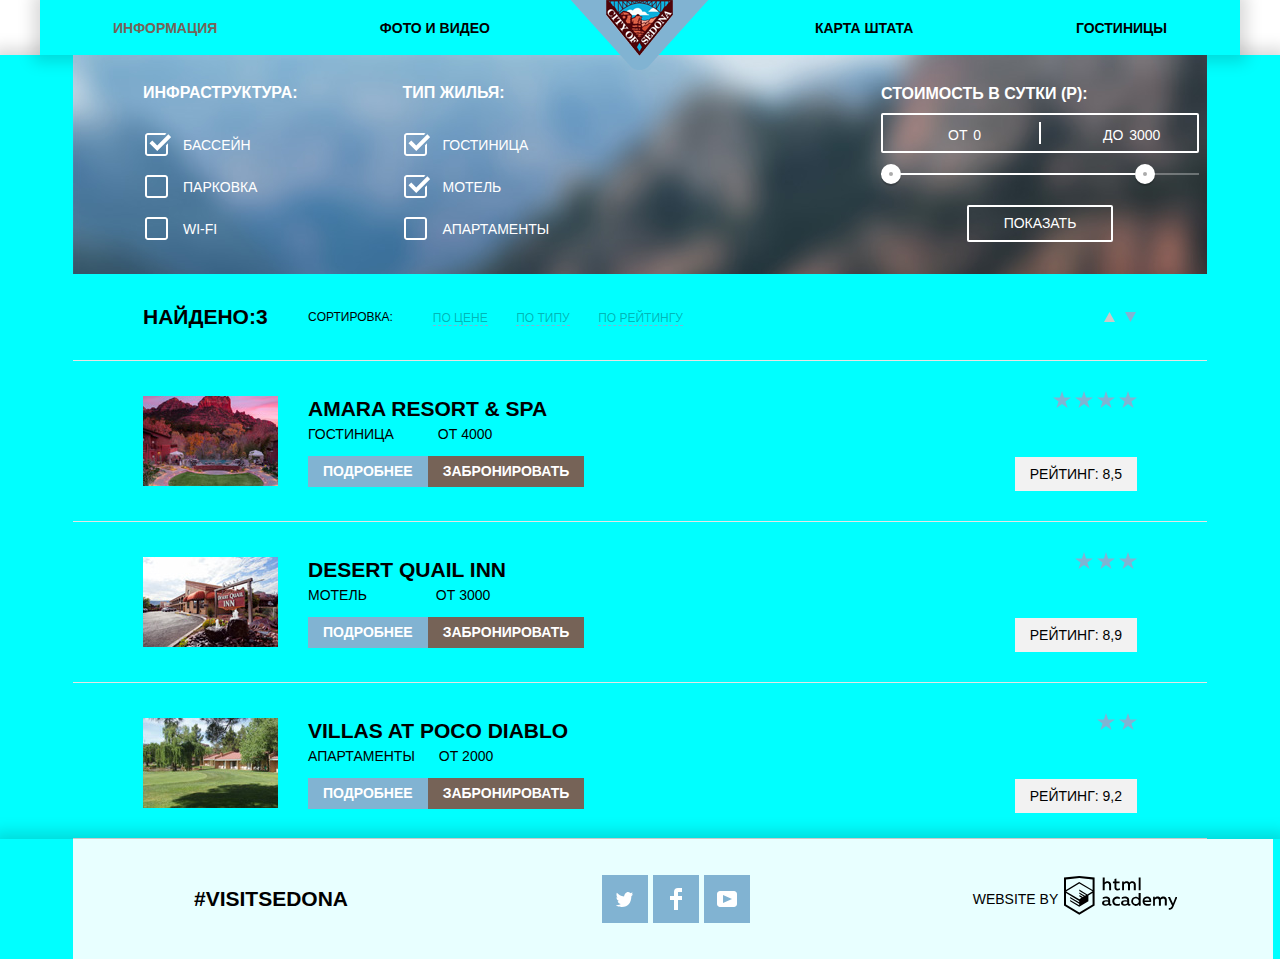
==== commit 91d25bad: "отступы на внутренней" ====
--- a/inner.html
+++ b/inner.html
@@ -89,7 +89,7 @@
           </ul>
         </fieldset>
 
-        
+
         <!--Панель управления фильтром-->
         <div class="filter-range">
           <div class="filter-range-title">Стоимость в сутки (р):
@@ -112,7 +112,7 @@
           </div>
         </div>
 
-        
+
       </form>
     </section>
 
@@ -230,46 +230,46 @@
             <img src="img/star.svg" width="18" height="17" alt="3 Звезды">
             <img src="img/star.svg" width="18" height="17" alt="4 Звезды">
             <img src="img/star.svg" width="18" height="17" alt="4 Звезды">
-                      </div>
+          </div>
           <span>Рейтинг: 8,9</span>
         </div>
       </div>
 
-<!--Гостиница Villas at Poco Diablo -->
-<div class="catalog-list-villas">
-
-    <!--Фото гостиницы Villas at Poco Diablo -->
-    <div class="catalog-image">
-      <a href="catalog-item.html">
-        <img src="img/villas_diablo_img.jpg" width="135" height="90" alt="Amara Resort & Spa">
-      </a>
-    </div>
-
-    <!--Заголовок и описание Villas at Poco Diablo -->
-    <div class="catalog-desc">
-      <h2>
-        <a href="#">Villas at Poco Diablo</a>
-      </h2>
-      <div class="catalog-price">
-        <span class="villas">Апартаменты</span>
-        <span>от 2000</span>
-      </div>
-      <div class="catalog-btn">
-        <a class="button" href="#">Подробнее</a>
-        <a class="button2" href="#">Забронировать</a>
-      </div>
-    </div>
-
-
-    <!--Рейтинг Villas -->
-    <div class="catalog-rating">
-      <div class="star">
-        <img src="img/star.svg" width="18" height="17" alt="2 Звезды">
-        <img src="img/star.svg" width="18" height="17" alt="4 Звезды">
-      </div>
-      <span>Рейтинг: 9,2</span>
-    </div>
-  </div>
+      <!--Гостиница Villas at Poco Diablo -->
+      <div class="catalog-list-villas">
+
+        <!--Фото гостиницы Villas at Poco Diablo -->
+        <div class="catalog-image">
+          <a href="catalog-item.html">
+            <img src="img/villas_diablo_img.jpg" width="135" height="90" alt="Amara Resort & Spa">
+          </a>
+        </div>
+
+        <!--Заголовок и описание Villas at Poco Diablo -->
+        <div class="catalog-desc">
+          <h2>
+            <a href="#">Villas at Poco Diablo</a>
+          </h2>
+          <div class="catalog-price">
+            <span class="villas">Апартаменты</span>
+            <span>от 2000</span>
+          </div>
+          <div class="catalog-btn">
+            <a class="button" href="#">Подробнее</a>
+            <a class="button2" href="#">Забронировать</a>
+          </div>
+        </div>
+
+
+        <!--Рейтинг Villas -->
+        <div class="catalog-rating">
+          <div class="star">
+            <img src="img/star.svg" width="18" height="17" alt="2 Звезды">
+            <img src="img/star.svg" width="18" height="17" alt="4 Звезды">
+          </div>
+          <span>Рейтинг: 9,2</span>
+        </div>
+      </div>
 
 
     </section>
@@ -277,14 +277,19 @@
   </main>
 
 
-  <!-- Подвал -->
+  <!--ПОДВАЛ-->
   <footer class="page-footer">
     <div class="container">
-      <div class="footer-copyright">
-        <div class="visitsedona">
+
+      <div class="footer-cover-inner">
+        <div class="footer-copyright">
+
+          <!--visitsedona-->
           <a class="visitsedona" href="#">#visitSEDONA</a>
-        </div>
-        <div class="social">
+
+
+          <!--social-->
+
           <ul class="social-btn">
             <li>
               <a class="social-button" href="https://twitter.com/">
@@ -313,17 +318,39 @@
               </a>
             </li>
           </ul>
-        </div>
-        <div class="website">
-          <p>website by</p>
-          <a href="#">
-            <img class="logo-footer" src="img/logo-htmlacademy.svg" width="115" height="41" alt="Логотип «HTML»">
-          </a>
-        </div>
-      </div>
+
+
+          <!--website-->
+          <div class="website">
+
+            <a href="https://htmlacademy.ru/">
+              <p>website by</p>
+            </a>
+
+            <a href="https://htmlacademy.ru/">
+              <span class="visually-hidden">html academy логотип</span>
+              <svg class="logo-footer" id="Layer_1" xmlns="http://www.w3.org/2000/svg" width="113" height="39" viewBox="0 0 113 39">
+                <style>
+                  .st0 {
+                    fill: #000000
+                  }
+                </style>
+                <path class="st0" d="M46.8 28.2c.2 0 .4 0 .6-.1v1.4c-.4.1-.8.2-1.2.2-.7.1-1.4-.3-1.8-1-.9.8-2.1 1.2-3.3 1.1-1.6 0-3.1-.9-3.1-2.7 0-2.2 2.1-2.9 3.9-2.9.8 0 1.5.1 2.3.3v-.3c0-1.1-.8-1.9-2.3-1.9-1.1 0-2.2.2-3.1.7v-1.8c1.1-.4 2.2-.6 3.4-.6 2.5 0 4 1.2 4 3.8v3.1c0 .3.2.6.5.6 0 .1.1.1.1.1zM40.1 27c.1.8.7 1.4 1.5 1.3h.1c.9 0 1.9-.3 2.5-1v-1.5c-.6-.1-1.3-.2-1.9-.2-1 0-2.2.3-2.2 1.4zM53.1 20.6c.9 0 1.9.2 2.7.7v1.8c-.7-.5-1.6-.7-2.4-.7-1.6-.1-3 1-3.1 2.6s1 3 2.6 3.1h.5c.9 0 1.8-.2 2.5-.7v1.8c-.9.5-1.9.7-2.9.6-2.4.2-4.5-1.7-4.7-4.1v-.4c-.1-2.5 1.9-4.6 4.4-4.7h.4zM65.8 28.2c.2 0 .4 0 .6-.1v1.4c-.4.1-.8.2-1.2.2-.7.1-1.4-.3-1.8-1-.9.8-2.1 1.2-3.3 1.1-1.6 0-3.1-.9-3.1-2.7 0-2.2 2.1-2.9 3.9-2.9.8 0 1.5.1 2.3.3v-.3c0-1.1-.8-1.9-2.3-1.9-1.1 0-2.2.2-3.1.7v-1.8c1.1-.4 2.2-.6 3.4-.6 2.5 0 4 1.2 4 3.8v3.1c0 .3.2.6.5.6 0 .1.1.1.1.1zM59.1 27c.1.8.7 1.4 1.5 1.3h.1c.9 0 1.9-.3 2.5-1v-1.5c-.6-.1-1.3-.2-1.9-.2-1.1 0-2.2.3-2.2 1.4zM76.7 16.9v12.8h-1.8v-1.4c-.8 1-2 1.7-3.4 1.6-2.5-.2-4.5-2.4-4.3-4.9.2-2.3 2-4.2 4.3-4.3 1.2 0 2.4.5 3.1 1.4V17l2.1-.1zm-4.8 5.4c-1.6 0-2.9 1.3-2.9 2.9 0 1.6 1.3 2.9 2.9 2.9 1.2 0 2.3-.7 2.8-1.8v-2.1c-.5-1.1-1.6-1.9-2.8-1.9zM83 20.6c3.5 0 4.7 2.8 4.1 5.3h-6.6c.2 1.6 1.8 2.2 3.4 2.2 1 0 1.9-.2 2.8-.6v1.7c-1 .4-2.1.6-3.1.6-2.7 0-5-1.5-5-4.6-.1-2.4 1.7-4.5 4.2-4.6h.2zm.1 1.6c-1.3-.1-2.5.9-2.6 2.2v.1h4.9c.1-1.1-.7-2.1-1.8-2.3h-.5zM89.1 29.6v-8.8h1.7v1.1c.7-.8 1.8-1.3 2.9-1.3 1.1-.1 2.1.5 2.7 1.4.8-.9 1.9-1.4 3.1-1.4 1.8-.1 3.3 1.3 3.3 3.1v5.9h-2v-5.4c.1-.9-.6-1.7-1.5-1.8h-.2c-.9.1-1.7.5-2.2 1.2v6.1h-2v-5.4c.1-.9-.6-1.7-1.5-1.8h-.2c-.9.1-1.8.6-2.3 1.4v5.9h-2l.2-.2zM111.5 20.9h2l-4.1 9.9c-1 2.3-2.2 3-3.5 3-.4 0-.8-.1-1.1-.1V32c.3.1.6.1.9.1 1 0 1.7-.7 2.2-2l.2-.4-4.2-8.8h2.1l3 6.6 2.5-6.6zM40.7 1.5v5c.7-.8 1.8-1.2 2.8-1.2 1.9-.1 3.5 1.3 3.6 3.2V14.3h-2V9.1c.1-1-.6-2-1.7-2.1h-.3c-1 .1-1.9.6-2.4 1.5v5.8h-2V1.5h2zM52.4 2.4v3.1h3.2v1.7h-3.2v4c0 1.1.5 1.5 1.7 1.5.6 0 1.2-.1 1.8-.4V14c-.8.3-1.6.4-2.4.4-1.5.2-2.8-.9-3-2.3V7.2h-1.6V5.5h1.6V2.9l1.9-.5zM58.1 14.3V5.5h1.7v1.1c.7-.8 1.8-1.3 2.9-1.3 1.1-.1 2.1.5 2.7 1.4.8-.9 1.9-1.4 3.1-1.4 1.8-.1 3.3 1.3 3.3 3.1v5.9h-2V8.9c.2-.9-.5-1.8-1.4-1.9h-.2c-.9.1-1.7.5-2.2 1.2v6.1h-2V8.9c.1-.9-.6-1.8-1.5-1.9h-.2c-.9.1-1.8.6-2.3 1.4v5.9h-2 .1zM74.7 1.5h1.9v12.8h-1.9zM15.4 0h-.2L0 1.6v28l15.3 9.1 15.3-9.1v-28L15.4 0zm13.2 28.5l-13.3 7.9L2 28.5V17l13.2 7.9v1.4l-9.1-5.4v1.4l9.1 5.5v1.5l-9.1-5.4v1.4l9.1 5.5 9.2-5.5v-5.9l4.1-2.5.1 11.6zm0-13.2L25 17.4l-1.7 1-8-4.8V15l6.8 4.1H22l-.1.1-1 .6-5.6-3.4v1.4l4.5 2.6-1 .7-3.4-2v1.4l2.2 1.3-2.3 1.4-13.2-7.8 13.2-7.9 13.3 7.8zm0-1.4L15.2 6 2 13.9V3.4L15.3 2l13.3 1.4v10.5z"
+                />
+              </svg>
+            </a>
+
+          </div>
+
+        </div>
+      </div>
+
+
     </div>
+
   </footer>
 
+
 </body>
 
 </html>--- a/css/main.css
+++ b/css/main.css
@@ -50,7 +50,8 @@
   min-width: 768px;
   margin: 0 auto;
   padding: 0 73px;
-  
+  box-shadow: 0px 0px 15px 7px rgba(0, 1, 1, 0.15);
+  background-color: cyan;
 }
 .main-navigation-wrapper .container {
   display: flex;
@@ -409,6 +410,7 @@
 }
 
 .search-item {
+position: relative;
 margin:0;
 padding: 0;
 
@@ -422,17 +424,19 @@
 
 .date-in,
 .date-out{
-position: relative;
+
 cursor: pointer;
 border: none;
 background-color: #f2f2f2;
 color: #000000;
-}
+
+}
+
 
 .icon-calendar{
 position: absolute;
-top: 62px;
-right: 62px;
+top: 8px;
+right: 10px;
 display: inline-block;
 border: 0;
 background-color: transparent;
@@ -441,6 +445,7 @@
 padding: 0;
 
 }
+
 .icon-calendar:hover{
   fill:#000000;
 }
@@ -448,53 +453,122 @@
   fill:#81b3d2;
 }
 
-
-/*Календарики
-.icon-calendar::before{
-  content: "";
-  position: absolute;
-  background-image: url(../img/calendar.svg);
-  background-repeat: no-repeat;
-  background-position: 0 0;
-  right:58px;
-  top:64px;
-  width: 26px;
-  height: 26px;
-
-}
-
-.icon-calendar::after{
-  content: "";
-  position: absolute;
-  background-image: url(../img/calendar.svg);
-  background-repeat: no-repeat;
-  background-position: 0 0;
-  right:58px;
-  top:130px;
-  width: 26px;
-  height: 26px;
-
-}
-.icon-mius::before{
-  content: "";
-  position: absolute;
-  background-image: url(../img/calendar.svg);
-  background-repeat: no-repeat;
-  background-position: 0 0;
-  right:58px;
-  top:64px;
-  width: 26px;
-  height: 26px;
-}
-
-*/
+.icon-calendar span:hover path,
+.icon-calendar span:hover rect{
+    fill: #000000;
+      }
+.icon-calendar span:active path,
+.icon-calendar span:active rect{
+    fill: #81b3d2;
+      }
+
+
+.icon-minus,
+.icon-plus{
+  margin: 0;
+  padding: 0;
+  
+  font: inherit;
+  text-transform: uppercase;
+  font-size: 14px;
+  font-weight: 700;
+  line-height: 26px;
+  
+  border: none;
+  background-color: #f2f2f2;
+  color: #000000;
+  width:38px;
+  height:38px;
+}
+
+.minus{
+  display: block;
+  align-content: center;
+  margin-left: 10px;
+  width:20px;
+  height: 20px;
+  
+}
+
+.plus{
+  display: block;
+  align-content: center;
+  margin-left: 10px;
+  width:20px;
+  height: 20px;
+}
+
+.minus:hover{
+  stroke:3px solid #000000; 
+}
+
+
+
+/*Кнопки Формы поиска гостиницы*/
+
+.search-item input {
+  
+  margin: 0;
+  padding: 0;
+  font: inherit;
+  text-transform:uppercase;
+  
+  background-color: #f2f2f2;
+  font-weight: 700;
+  height:36px;
+  width:333px;
+  
+  cursor: pointer;
+}
+
+.search-item input:hover {
+  background-color: #ebebeb;
+}
+
+.search-item input:active {
+  background-color: #ebebeb;
+  color:#000000;
+}
+
+
+.search-item input[name="date-in"],
+.search-item input[name="date-out"]{
+  padding-left:12px;
+  
+
+} 
+.search-item input[name="adult"],
+.search-item input[name="children"]{
+  font: inherit;
+  text-transform: uppercase;
+  border: none;
+  background-color: #f2f2f2;
+  color: #000000;
+  text-align: center;
+  width:38px;
+  height:38px;
+  font-size: 14px;
+  font-weight: 700;
+  line-height: 26px;
+  
+  text-transform: uppercase;
+  
+}
+
+.search-children{
+  text-align: center;
+
+}
+
+
+
 
 
 .search-item label {
   margin: 0;
   padding: 0;
   
-  width:110px;
+  width:115px;
   font: inherit;
   text-transform:uppercase;
   color: #000000;
@@ -531,49 +605,7 @@
 
 }
 
-.search-item input {
-  
-  margin: 0;
-  padding: 0;
-  font: inherit;
-  text-transform:uppercase;
-  
-  background-color: #f2f2f2;
-  font-weight: 700;
-  height:36px;
-  width:333px;
-  
-  cursor: pointer;
-}
-
-.search-item input:hover {
-  background-color: #ebebeb;
-}
-
-.search-item input:active {
-  background-color: #ebebeb;
-  color:#000000;
-}
-
-
-.search-item input[name="date-in"],
-.search-item input[name="date-out"]{
-  padding-left:12px;
-  
-
-} 
-.search-item input[name="adult"],
-.search-item input[name="children"]{
- 
-  width:60px;
-  padding-left:54px;
-  
-}
-
-.search-children{
-  text-align: center;
-
-}
+
 
 
 
@@ -623,6 +655,15 @@
   min-height: 120px;
 }
 
+.footer-cover-inner{
+  
+  margin: 0;
+  padding: 0;
+  background-color: #ffffff00;
+  min-width:1200px;
+  min-height: 120px;
+}
+
 .footer-copyright {
   display: flex;
   flex-direction: row;
@@ -717,8 +758,9 @@
   fill:#ffffff30 ;
 }
 
-.logo-footer:hover{
-  background-image: url(../img/logo_html_hover.svg);
+/*Подвал на внутренней странице*/
+.footer-inner{
+  background-color: #81b3d2;
 }
 
 /*Кнопки*/
@@ -1040,15 +1082,17 @@
   display: flex;
   justify-content: space-between;
   align-items: center;
-  min-height:88px;
+  min-height:86px;
+  
   border-bottom: 1px solid #e5e5e5;
-  margin-bottom:20px;
+  
+  
+ 
   
 }
 .search-list-info{
   margin:0;
   padding: 0;
-  
   
   
 }
@@ -1127,10 +1171,10 @@
   border-bottom: 0;
 }
 
-.current {
+.current li {
   color: #81b3d2;
   border-bottom: 1px solid transparent;
-  /*background-color: tomato;*/
+  background-color: tomato;
 }
 
 
@@ -1149,7 +1193,7 @@
   margin: 0px;
   padding:0px;
   border-bottom: 1px solid #e5e5e5;
-  padding-bottom:30px;
+  padding-bottom:25px;
 
   
 }
@@ -1161,6 +1205,7 @@
   justify-content: space-between;
   flex-direction:column;
   width: 100%;
+  
  
   
   
@@ -1173,7 +1218,7 @@
 }
 
 .hotel{
-  margin-right:40px;
+  margin-right:44px;
   
 }
 
@@ -1184,8 +1229,10 @@
   justify-content: space-between;
   flex-direction:row;
   align-items: center;
-  padding-bottom:21px;
+  padding-bottom:30px;
+  padding-top:30px;
   border-bottom: 1px solid #e5e5e5;
+  
   
  
 }
@@ -1217,7 +1264,7 @@
   padding:0px;
   display: flex;
   justify-content: space-between;
-  width:260px;
+  width:255px;
   flex-direction: row;
   
 }
@@ -1233,7 +1280,6 @@
   min-height:100px;
   margin-right:70px;
   
-  
 }
 
 .catalog-rating span{
@@ -1256,7 +1302,7 @@
   border-bottom: 1px solid #e5e5e5;
 }
 .motel{
-  margin-right:65px;
+  margin-right:69px;
 }
 
 /* Гостиница Villas*/
@@ -1267,10 +1313,10 @@
   justify-content: space-between;
   flex-direction:row;
   align-items: center;
-  padding-top:20px;
+  padding-top:30px;
 }
 .villas{
-  margin-right:20px;
+  margin-right:24px;
 }
 
 /*стилизация заголовка*/
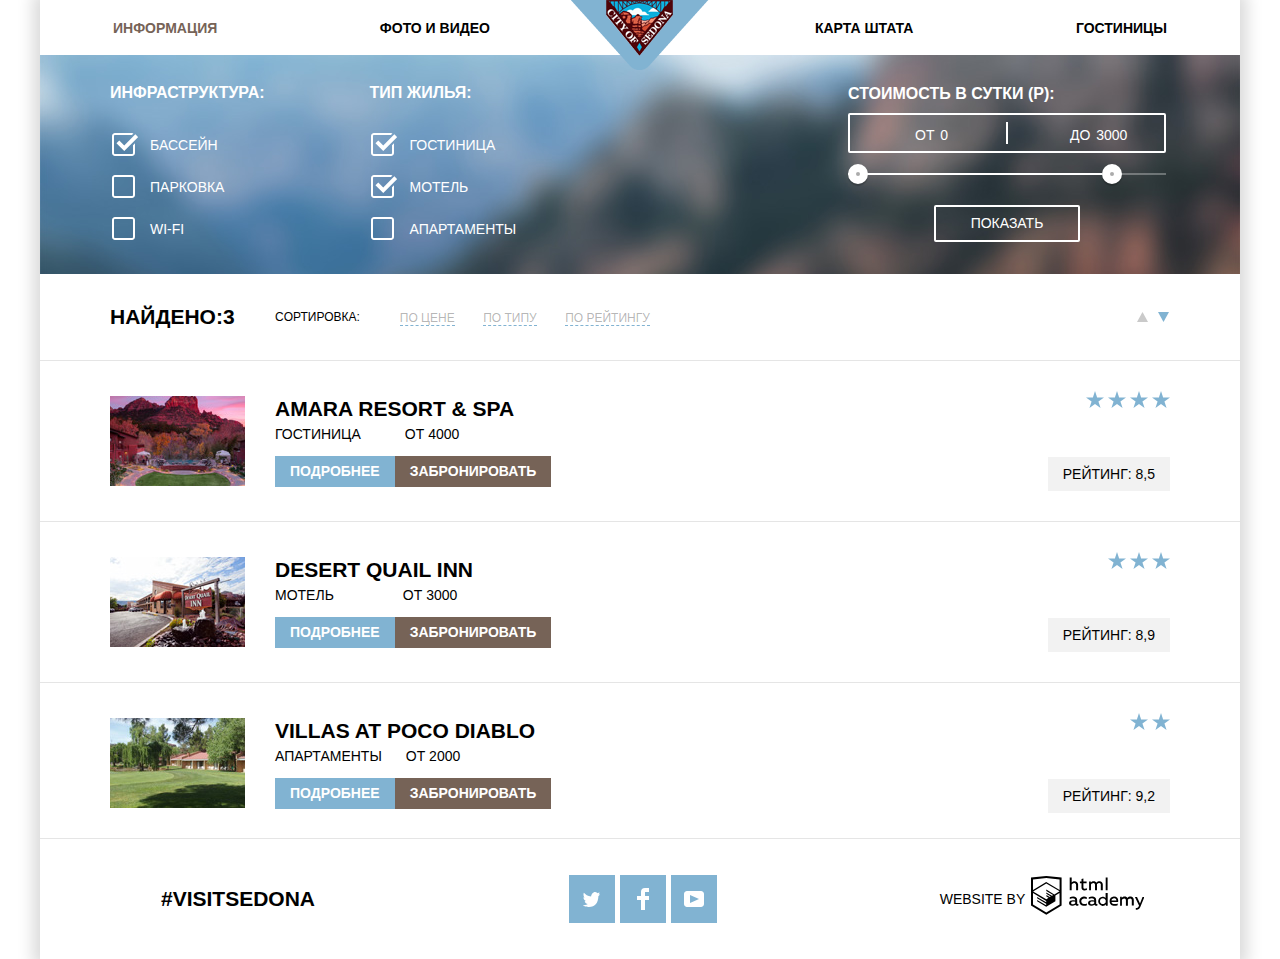
==== commit 92570202: "Финал" ====
--- a/inner.html
+++ b/inner.html
@@ -11,345 +11,339 @@
 
 <body>
 
-  <!-- Шапка -->
-  <header class="main-header">
-    <nav class="main-navigation">
-      <div class="main-navigation-wrapper">
-        <div class="container">
-          <ul class="site-navigation">
-            <li class="site-navigation-current">
-              <a href="info.html">Информация</a>
-            </li>
-            <li class="site-navigation-2">
-              <a href="#">Фото и видео</a>
-            </li>
-            <li class="site-navigation-3">
-              <a href="#">Карта штата</a>
-            </li>
-            <li class="site-navigation-4">
-              <a href="#">Гостиницы</a>
-            </li>
-          </ul>
-        </div>
-        <a href="#" class="main-header-logo">
-          <img src="img/logo_main.png" width="138" height="70" alt="Логотип «HTML»">
-        </a>
-      </div>
-    </nav>
-  </header>
-
-  <!-- Основной контент -->
-  <main class="container">
-
-
-    <!-- Фильтр -->
-    <section class="filters">
-      <form class="filter" method="get" action="https://echo.htmlacademy.ru">
-
-        <!--Чекбокс Инфраструктура -->
-        <fieldset>
-
-          <legend>Инфраструктура:</legend>
-          <ul>
-            <li class="filter-option">
-              <input class="visually-hidden filter-input filter-input-checkbox" type="checkbox" name="Бассейн" id="Бассейн" checked>
-              <label for="Бассейн">Бассейн</label>
-            </li>
-
-            <li class="filter-option">
-              <input class="visually-hidden filter-input filter-input-checkbox" type="checkbox" name="Парковка" id="Парковка">
-              <label for="Парковка">Парковка</label>
-            </li>
-
-            <li class="filter-option">
-              <input class="visually-hidden filter-input filter-input-checkbox" type="checkbox" name="Wi-fi" id="Wi-fi">
-              <label for="Wi-fi">Wi-fi</label>
-            </li>
-          </ul>
-        </fieldset>
-
-        <!--Чекбокс Тип жилья-->
-        <fieldset>
-          <legend>Тип жилья:</legend>
-          <ul>
-            <li class="filter-option">
-              <input class="visually-hidden filter-input filter-input-checkbox" type="checkbox" name="Гостиница" id="Гостиница" checked>
-              <label for="Гостиница">Гостиница</label>
-            </li>
-
-            <li class="filter-option">
-              <input class="visually-hidden filter-input filter-input-checkbox" type="checkbox" name="Мотель" id="Мотель" checked>
-              <label for="Мотель">Мотель</label>
-            </li>
-
-            <li class="filter-option">
-              <input class="visually-hidden filter-input filter-input-checkbox" type="checkbox" name="Апартаменты" id="Апартаменты">
-              <label for="Апартаменты">Апартаменты</label>
-            </li>
-          </ul>
-        </fieldset>
-
-
-        <!--Панель управления фильтром-->
-        <div class="filter-range">
-          <div class="filter-range-title">Стоимость в сутки (р):
+    <div class="container">
+
+        <!-- Шапка -->
+        <header class="main-header">
+          <nav class="main-navigation">
+            <div class="main-navigation-wrapper">
+              <ul class="site-navigation">
+                <li class="site-navigation-current">
+                  <a href="info.html">Информация</a>
+                </li>
+                <li class="site-navigation-2">
+                  <a href="#">Фото и видео</a>
+                </li>
+                <li class="site-navigation-3">
+                  <a href="#">Карта штата</a>
+                </li>
+                <li class="site-navigation-4">
+                  <a href="#">Гостиницы</a>
+                </li>
+              </ul>
+              <a href="#" class="main-header-logo">
+                <img src="img/logo_main.png" width="138" height="70" alt="Логотип «HTML»">
+              </a>
+            </div>
+          </nav>
+        </header>
+
+        <!-- Основной контент -->
+        <main>
+
+          <!-- Фильтр -->
+          <section class="filters">
+            <form class="filter" method="get" action="https://echo.htmlacademy.ru">
+
+              <!--Чекбокс Инфраструктура -->
+              <fieldset>
+
+                <legend>Инфраструктура:</legend>
+                <ul>
+                  <li class="filter-option">
+                    <input class="visually-hidden filter-input filter-input-checkbox" type="checkbox" name="Бассейн" id="Бассейн" checked>
+                    <label for="Бассейн">Бассейн</label>
+                  </li>
+
+                  <li class="filter-option">
+                    <input class="visually-hidden filter-input filter-input-checkbox" type="checkbox" name="Парковка" id="Парковка">
+                    <label for="Парковка">Парковка</label>
+                  </li>
+
+                  <li class="filter-option">
+                    <input class="visually-hidden filter-input filter-input-checkbox" type="checkbox" name="Wi-fi" id="Wi-fi">
+                    <label for="Wi-fi">Wi-fi</label>
+                  </li>
+                </ul>
+              </fieldset>
+
+              <!--Чекбокс Тип жилья-->
+              <fieldset>
+                <legend>Тип жилья:</legend>
+                <ul>
+                  <li class="filter-option">
+                    <input class="visually-hidden filter-input filter-input-checkbox" type="checkbox" name="Гостиница" id="Гостиница" checked>
+                    <label for="Гостиница">Гостиница</label>
+                  </li>
+
+                  <li class="filter-option">
+                    <input class="visually-hidden filter-input filter-input-checkbox" type="checkbox" name="Мотель" id="Мотель" checked>
+                    <label for="Мотель">Мотель</label>
+                  </li>
+
+                  <li class="filter-option">
+                    <input class="visually-hidden filter-input filter-input-checkbox" type="checkbox" name="Апартаменты" id="Апартаменты">
+                    <label for="Апартаменты">Апартаменты</label>
+                  </li>
+                </ul>
+              </fieldset>
+
+
+              <!--Панель управления фильтром-->
+              <div class="filter-range">
+                <div class="filter-range-title">Стоимость в сутки (р):
+                </div>
+                <div class="price-controls">
+                  <label class="min-price">от
+                    <input type="text" name="min-price" value="0">
+                  </label>
+                  <label class="max-price">до
+                    <input type="text" name="max-price" value="3000">
+                  </label>
+                </div>
+                <div class="range-controls">
+                  <div class="scale">
+                    <div class="bar"></div>
+                  </div>
+                  <div class="range-toggle range-toggle-min"></div>
+                  <div class="range-toggle range-toggle-max"></div>
+                  <button class="btn-transparent" type="submit">Показать</button>
+                </div>
+              </div>
+
+
+            </form>
+          </section>
+
+          <!--Блок сортировки -->
+          <section class="search-info">
+            <b>Найдено:3</b>
+            <p>Cортировка:</p>
+
+            <div class="search-list-info">
+              <ul class="search-item-info">
+                <li class="current">
+                  <a href="#">По цене</a>
+                </li>
+                <li>
+                  <a href="#">По типу</a>
+                </li>
+                <li>
+                  <a href="#">По рейтингу</a>
+                </li>
+              </ul>
+            </div>
+
+            <ul class="buttons-search-info">
+              <li class="buttons-top">
+                <a href="#">
+                  <svg xmlns="http://www.w3.org/2000/svg" width="11" height="10" viewBox="0 0 11 10">
+                    <path fill="#cacaca" d="M5.5 0L0 10h11z" />
+                  </svg>
+                  <span class="visually-hidden">Вверх</span>
+                </a>
+              </li>
+              <li class="buttons-bottom"></li>
+              <a href="#">
+                <svg xmlns="http://www.w3.org/2000/svg" width="11" height="10" viewBox="0 0 11 10">
+                  <path fill="#81b3d2" d="M5.5 10L0 0h11" />
+                </svg>
+                <span class="visually-hidden">Вниз</span>
+              </a>
+              </li>
+            </ul>
+          </section>
+
+          <!--Каталог гостиниц -->
+          <section class="catalog">
+
+            <h2 class="visually-hidden">Описание гостинниц, цена</h2>
+
+            <!--Гостиница Амара -->
+            <div class="catalog-list-amara">
+
+              <!--Фото гостиницы -->
+              <div class="catalog-image">
+                <a href="catalog-item.html">
+                  <img src="img/amara_resort_spa_img.jpg" width="135" height="90" alt="Amara Resort & Spa">
+                </a>
+              </div>
+
+              <!--Заголовок и описание -->
+              <div class="catalog-desc">
+                <h2>
+                  <a href="#">Amara Resort & Spa</a>
+                </h2>
+                <div class="catalog-price">
+                  <span class="hotel">Гостиница</span>
+                  <span>от 4000</span>
+                </div>
+                <div class="catalog-btn">
+                  <a class="button" href="#">Подробнее</a>
+                  <a class="button2" href="#">Забронировать</a>
+                </div>
+              </div>
+
+
+              <!--Рейтинг -->
+              <div class="catalog-rating">
+                <div class="star">
+                  <img src="img/star.svg" width="18" height="17" alt="4 Звезды">
+                  <img src="img/star.svg" width="18" height="17" alt="4 Звезды">
+                  <img src="img/star.svg" width="18" height="17" alt="4 Звезды">
+                  <img src="img/star.svg" width="18" height="17" alt="4 Звезды">
+                </div>
+                <span>Рейтинг: 8,5</span>
+              </div>
+            </div>
+
+            <!--Гостиница Desert Quail Inn -->
+            <div class="catalog-list-desert">
+
+              <!--Фото гостиницы Desert -->
+              <div class="catalog-image">
+                <a href="catalog-item.html">
+                  <img src="img/desert_img.jpg" width="135" height="90" alt="Amara Resort & Spa">
+                </a>
+              </div>
+
+              <!--Заголовок и описание Desert -->
+              <div class="catalog-desc">
+                <h2>
+                  <a href="#">Desert Quail Inn</a>
+                </h2>
+                <div class="catalog-price">
+                  <span class="motel">Мотель</span>
+                  <span>от 3000</span>
+                </div>
+                <div class="catalog-btn">
+                  <a class="button" href="#">Подробнее</a>
+                  <a class="button2" href="#">Забронировать</a>
+                </div>
+              </div>
+
+
+              <!--Рейтинг 2 -->
+              <div class="catalog-rating">
+                <div class="star">
+                  <img src="img/star.svg" width="18" height="17" alt="3 Звезды">
+                  <img src="img/star.svg" width="18" height="17" alt="4 Звезды">
+                  <img src="img/star.svg" width="18" height="17" alt="4 Звезды">
+                </div>
+                <span>Рейтинг: 8,9</span>
+              </div>
+            </div>
+
+            <!--Гостиница Villas at Poco Diablo -->
+            <div class="catalog-list-villas">
+
+              <!--Фото гостиницы Villas at Poco Diablo -->
+              <div class="catalog-image">
+                <a href="catalog-item.html">
+                  <img src="img/villas_diablo_img.jpg" width="135" height="90" alt="Amara Resort & Spa">
+                </a>
+              </div>
+
+              <!--Заголовок и описание Villas at Poco Diablo -->
+              <div class="catalog-desc">
+                <h2>
+                  <a href="#">Villas at Poco Diablo</a>
+                </h2>
+                <div class="catalog-price">
+                  <span class="villas">Апартаменты</span>
+                  <span>от 2000</span>
+                </div>
+                <div class="catalog-btn">
+                  <a class="button" href="#">Подробнее</a>
+                  <a class="button2" href="#">Забронировать</a>
+                </div>
+              </div>
+
+
+              <!--Рейтинг Villas -->
+              <div class="catalog-rating">
+                <div class="star">
+                  <img src="img/star.svg" width="18" height="17" alt="2 Звезды">
+                  <img src="img/star.svg" width="18" height="17" alt="4 Звезды">
+                </div>
+                <span>Рейтинг: 9,2</span>
+              </div>
+            </div>
+
+
+          </section>
+
+        </main>
+
+
+      <!--ПОДВАЛ-->
+      <footer class="page-footer">
+          <div class="footer-cover-inner">
+            <div class="footer-copyright">
+
+              <!--visitsedona-->
+              <a class="visitsedona" href="#">#visitSEDONA</a>
+
+
+              <!--social-->
+
+              <ul class="social-btn">
+                <li>
+                  <a class="social-button" href="https://twitter.com/">
+                    <span class="visually-hidden">Твиттер</span>
+                    <svg xmlns="http://www.w3.org/2000/svg" xmlns:xlink="http://www.w3.org/1999/xlink" width="17" height="15" viewBox="0 0 17 15">
+                      <path fill="#FFF" d="M10.95.144c1.685-.496 2.984.27 3.577 1.179.673-.231 1.331-.481 2.011-.708a2.345 2.345 0 0 1-.857 1.768c.685.17 1.304-.491 1.304-.491-.169 1-1.006 1.788-1.563 2.024-.231 6.75-3.175 11.217-10.077 11.082h-.446c-.41 0-4.164-.46-4.898-1.887 2.271.196 3.893-.422 4.693-1.177-.96-.3-2.679-.477-2.979-2.95.349.106.564.228 1.19.119C1.705 8.247.374 7.53.448 5.33c.285.328 1.067.536 1.34.472C1.085 5.561-.182 2.442.894.85c1.818 1.854 3.735 3.606 7.152 3.773C8.254 2.33 9.183.793 10.95.144z"
+                      />
+                    </svg>
+                  </a>
+                </li>
+                <li>
+                  <a class="social-button" href="https://www.facebook.com/">
+                    <span class="visually-hidden">Фейсбук</span>
+                    <svg xmlns="http://www.w3.org/2000/svg" width="12" height="22" viewBox="0 0 12 22">
+                      <path fill="#FFF" d="M12 4V0H8a4 4 0 0 0-4 4v4H0v4h4v10h4V12h4V8H8V4h4z" />
+                    </svg>
+                  </a>
+                </li>
+                <li>
+                  <a class="social-button" href="https://www.youtube.com/">
+                    <span class="visually-hidden">Ютуб</span>
+                    <svg xmlns="http://www.w3.org/2000/svg" xmlns:xlink="http://www.w3.org/1999/xlink" width="20" height="16" viewBox="0 0 20 16">
+                      <path fill="#FFF" d="M17 0H3C1.35 0 0 1.35 0 3v10c0 1.65 1.35 3 3 3h14c1.65 0 3-1.35 3-3V3c0-1.65-1.35-3-3-3zM6.027 11.998V4.002L15.014 8l-8.987 3.998z"
+                      />
+                    </svg>
+                  </a>
+                </li>
+              </ul>
+
+
+              <!--website-->
+              <div class="website">
+
+                <a href="https://htmlacademy.ru/">
+                  <p>website by</p>
+                </a>
+
+                <a href="https://htmlacademy.ru/">
+                  <span class="visually-hidden">html academy логотип</span>
+                  <svg class="logo-footer" id="Layer_1" xmlns="http://www.w3.org/2000/svg" width="113" height="39" viewBox="0 0 113 39">
+                    <style>
+                      .st0 {
+                        fill: #000000
+                      }
+                    </style>
+                    <path class="st0" d="M46.8 28.2c.2 0 .4 0 .6-.1v1.4c-.4.1-.8.2-1.2.2-.7.1-1.4-.3-1.8-1-.9.8-2.1 1.2-3.3 1.1-1.6 0-3.1-.9-3.1-2.7 0-2.2 2.1-2.9 3.9-2.9.8 0 1.5.1 2.3.3v-.3c0-1.1-.8-1.9-2.3-1.9-1.1 0-2.2.2-3.1.7v-1.8c1.1-.4 2.2-.6 3.4-.6 2.5 0 4 1.2 4 3.8v3.1c0 .3.2.6.5.6 0 .1.1.1.1.1zM40.1 27c.1.8.7 1.4 1.5 1.3h.1c.9 0 1.9-.3 2.5-1v-1.5c-.6-.1-1.3-.2-1.9-.2-1 0-2.2.3-2.2 1.4zM53.1 20.6c.9 0 1.9.2 2.7.7v1.8c-.7-.5-1.6-.7-2.4-.7-1.6-.1-3 1-3.1 2.6s1 3 2.6 3.1h.5c.9 0 1.8-.2 2.5-.7v1.8c-.9.5-1.9.7-2.9.6-2.4.2-4.5-1.7-4.7-4.1v-.4c-.1-2.5 1.9-4.6 4.4-4.7h.4zM65.8 28.2c.2 0 .4 0 .6-.1v1.4c-.4.1-.8.2-1.2.2-.7.1-1.4-.3-1.8-1-.9.8-2.1 1.2-3.3 1.1-1.6 0-3.1-.9-3.1-2.7 0-2.2 2.1-2.9 3.9-2.9.8 0 1.5.1 2.3.3v-.3c0-1.1-.8-1.9-2.3-1.9-1.1 0-2.2.2-3.1.7v-1.8c1.1-.4 2.2-.6 3.4-.6 2.5 0 4 1.2 4 3.8v3.1c0 .3.2.6.5.6 0 .1.1.1.1.1zM59.1 27c.1.8.7 1.4 1.5 1.3h.1c.9 0 1.9-.3 2.5-1v-1.5c-.6-.1-1.3-.2-1.9-.2-1.1 0-2.2.3-2.2 1.4zM76.7 16.9v12.8h-1.8v-1.4c-.8 1-2 1.7-3.4 1.6-2.5-.2-4.5-2.4-4.3-4.9.2-2.3 2-4.2 4.3-4.3 1.2 0 2.4.5 3.1 1.4V17l2.1-.1zm-4.8 5.4c-1.6 0-2.9 1.3-2.9 2.9 0 1.6 1.3 2.9 2.9 2.9 1.2 0 2.3-.7 2.8-1.8v-2.1c-.5-1.1-1.6-1.9-2.8-1.9zM83 20.6c3.5 0 4.7 2.8 4.1 5.3h-6.6c.2 1.6 1.8 2.2 3.4 2.2 1 0 1.9-.2 2.8-.6v1.7c-1 .4-2.1.6-3.1.6-2.7 0-5-1.5-5-4.6-.1-2.4 1.7-4.5 4.2-4.6h.2zm.1 1.6c-1.3-.1-2.5.9-2.6 2.2v.1h4.9c.1-1.1-.7-2.1-1.8-2.3h-.5zM89.1 29.6v-8.8h1.7v1.1c.7-.8 1.8-1.3 2.9-1.3 1.1-.1 2.1.5 2.7 1.4.8-.9 1.9-1.4 3.1-1.4 1.8-.1 3.3 1.3 3.3 3.1v5.9h-2v-5.4c.1-.9-.6-1.7-1.5-1.8h-.2c-.9.1-1.7.5-2.2 1.2v6.1h-2v-5.4c.1-.9-.6-1.7-1.5-1.8h-.2c-.9.1-1.8.6-2.3 1.4v5.9h-2l.2-.2zM111.5 20.9h2l-4.1 9.9c-1 2.3-2.2 3-3.5 3-.4 0-.8-.1-1.1-.1V32c.3.1.6.1.9.1 1 0 1.7-.7 2.2-2l.2-.4-4.2-8.8h2.1l3 6.6 2.5-6.6zM40.7 1.5v5c.7-.8 1.8-1.2 2.8-1.2 1.9-.1 3.5 1.3 3.6 3.2V14.3h-2V9.1c.1-1-.6-2-1.7-2.1h-.3c-1 .1-1.9.6-2.4 1.5v5.8h-2V1.5h2zM52.4 2.4v3.1h3.2v1.7h-3.2v4c0 1.1.5 1.5 1.7 1.5.6 0 1.2-.1 1.8-.4V14c-.8.3-1.6.4-2.4.4-1.5.2-2.8-.9-3-2.3V7.2h-1.6V5.5h1.6V2.9l1.9-.5zM58.1 14.3V5.5h1.7v1.1c.7-.8 1.8-1.3 2.9-1.3 1.1-.1 2.1.5 2.7 1.4.8-.9 1.9-1.4 3.1-1.4 1.8-.1 3.3 1.3 3.3 3.1v5.9h-2V8.9c.2-.9-.5-1.8-1.4-1.9h-.2c-.9.1-1.7.5-2.2 1.2v6.1h-2V8.9c.1-.9-.6-1.8-1.5-1.9h-.2c-.9.1-1.8.6-2.3 1.4v5.9h-2 .1zM74.7 1.5h1.9v12.8h-1.9zM15.4 0h-.2L0 1.6v28l15.3 9.1 15.3-9.1v-28L15.4 0zm13.2 28.5l-13.3 7.9L2 28.5V17l13.2 7.9v1.4l-9.1-5.4v1.4l9.1 5.5v1.5l-9.1-5.4v1.4l9.1 5.5 9.2-5.5v-5.9l4.1-2.5.1 11.6zm0-13.2L25 17.4l-1.7 1-8-4.8V15l6.8 4.1H22l-.1.1-1 .6-5.6-3.4v1.4l4.5 2.6-1 .7-3.4-2v1.4l2.2 1.3-2.3 1.4-13.2-7.8 13.2-7.9 13.3 7.8zm0-1.4L15.2 6 2 13.9V3.4L15.3 2l13.3 1.4v10.5z"
+                    />
+                  </svg>
+                </a>
+
+              </div>
+
+            </div>
           </div>
-          <div class="price-controls">
-            <label class="min-price">от
-              <input type="text" name="min-price" value="0">
-            </label>
-            <label class="max-price">до
-              <input type="text" name="max-price" value="3000">
-            </label>
-          </div>
-          <div class="range-controls">
-            <div class="scale">
-              <div class="bar"></div>
-            </div>
-            <div class="range-toggle range-toggle-min"></div>
-            <div class="range-toggle range-toggle-max"></div>
-            <button class="btn-transparent" type="submit">Показать</button>
-          </div>
-        </div>
-
-
-      </form>
-    </section>
-
-    <!--Блок сортировки -->
-    <section class="search-info">
-      <b>Найдено:3</b>
-      <p>Cортировка:</p>
-
-      <div class="search-list-info">
-        <ul class="search-item-info">
-          <li class="current">
-            <a href="#">По цене</a>
-          </li>
-          <li>
-            <a href="#">По типу</a>
-          </li>
-          <li>
-            <a href="#">По рейтингу</a>
-          </li>
-        </ul>
-      </div>
-
-      <ul class="buttons-search-info">
-        <li class="buttons-top">
-          <a href="#">
-            <svg xmlns="http://www.w3.org/2000/svg" width="11" height="10" viewBox="0 0 11 10">
-              <path fill="#cacaca" d="M5.5 0L0 10h11z" />
-            </svg>
-            <span class="visually-hidden">Вверх</span>
-          </a>
-        </li>
-        <li class="buttons-bottom"></li>
-        <a href="#">
-          <svg xmlns="http://www.w3.org/2000/svg" width="11" height="10" viewBox="0 0 11 10">
-            <path fill="#81b3d2" d="M5.5 10L0 0h11" />
-          </svg>
-          <span class="visually-hidden">Вниз</span>
-        </a>
-        </li>
-      </ul>
-    </section>
-
-    <!--Каталог гостиниц -->
-    <section class="catalog">
-
-      <h2 class="visually-hidden">Описание гостинниц, цена</h2>
-
-      <!--Гостиница Амара -->
-      <div class="catalog-list-amara">
-
-        <!--Фото гостиницы -->
-        <div class="catalog-image">
-          <a href="catalog-item.html">
-            <img src="img/amara_resort_spa_img.jpg" width="135" height="90" alt="Amara Resort & Spa">
-          </a>
-        </div>
-
-        <!--Заголовок и описание -->
-        <div class="catalog-desc">
-          <h2>
-            <a href="#">Amara Resort & Spa</a>
-          </h2>
-          <div class="catalog-price">
-            <span class="hotel">Гостиница</span>
-            <span>от 4000</span>
-          </div>
-          <div class="catalog-btn">
-            <a class="button" href="#">Подробнее</a>
-            <a class="button2" href="#">Забронировать</a>
-          </div>
-        </div>
-
-
-        <!--Рейтинг -->
-        <div class="catalog-rating">
-          <div class="star">
-            <img src="img/star.svg" width="18" height="17" alt="4 Звезды">
-            <img src="img/star.svg" width="18" height="17" alt="4 Звезды">
-            <img src="img/star.svg" width="18" height="17" alt="4 Звезды">
-            <img src="img/star.svg" width="18" height="17" alt="4 Звезды">
-          </div>
-          <span>Рейтинг: 8,5</span>
-        </div>
-      </div>
-
-      <!--Гостиница Desert Quail Inn -->
-      <div class="catalog-list-desert">
-
-        <!--Фото гостиницы Desert -->
-        <div class="catalog-image">
-          <a href="catalog-item.html">
-            <img src="img/desert_img.jpg" width="135" height="90" alt="Amara Resort & Spa">
-          </a>
-        </div>
-
-        <!--Заголовок и описание Desert -->
-        <div class="catalog-desc">
-          <h2>
-            <a href="#">Desert Quail Inn</a>
-          </h2>
-          <div class="catalog-price">
-            <span class="motel">Мотель</span>
-            <span>от 3000</span>
-          </div>
-          <div class="catalog-btn">
-            <a class="button" href="#">Подробнее</a>
-            <a class="button2" href="#">Забронировать</a>
-          </div>
-        </div>
-
-
-        <!--Рейтинг 2 -->
-        <div class="catalog-rating">
-          <div class="star">
-            <img src="img/star.svg" width="18" height="17" alt="3 Звезды">
-            <img src="img/star.svg" width="18" height="17" alt="4 Звезды">
-            <img src="img/star.svg" width="18" height="17" alt="4 Звезды">
-          </div>
-          <span>Рейтинг: 8,9</span>
-        </div>
-      </div>
-
-      <!--Гостиница Villas at Poco Diablo -->
-      <div class="catalog-list-villas">
-
-        <!--Фото гостиницы Villas at Poco Diablo -->
-        <div class="catalog-image">
-          <a href="catalog-item.html">
-            <img src="img/villas_diablo_img.jpg" width="135" height="90" alt="Amara Resort & Spa">
-          </a>
-        </div>
-
-        <!--Заголовок и описание Villas at Poco Diablo -->
-        <div class="catalog-desc">
-          <h2>
-            <a href="#">Villas at Poco Diablo</a>
-          </h2>
-          <div class="catalog-price">
-            <span class="villas">Апартаменты</span>
-            <span>от 2000</span>
-          </div>
-          <div class="catalog-btn">
-            <a class="button" href="#">Подробнее</a>
-            <a class="button2" href="#">Забронировать</a>
-          </div>
-        </div>
-
-
-        <!--Рейтинг Villas -->
-        <div class="catalog-rating">
-          <div class="star">
-            <img src="img/star.svg" width="18" height="17" alt="2 Звезды">
-            <img src="img/star.svg" width="18" height="17" alt="4 Звезды">
-          </div>
-          <span>Рейтинг: 9,2</span>
-        </div>
-      </div>
-
-
-    </section>
-
-  </main>
-
-
-  <!--ПОДВАЛ-->
-  <footer class="page-footer">
-    <div class="container">
-
-      <div class="footer-cover-inner">
-        <div class="footer-copyright">
-
-          <!--visitsedona-->
-          <a class="visitsedona" href="#">#visitSEDONA</a>
-
-
-          <!--social-->
-
-          <ul class="social-btn">
-            <li>
-              <a class="social-button" href="https://twitter.com/">
-                <span class="visually-hidden">Твиттер</span>
-                <svg xmlns="http://www.w3.org/2000/svg" xmlns:xlink="http://www.w3.org/1999/xlink" width="17" height="15" viewBox="0 0 17 15">
-                  <path fill="#FFF" d="M10.95.144c1.685-.496 2.984.27 3.577 1.179.673-.231 1.331-.481 2.011-.708a2.345 2.345 0 0 1-.857 1.768c.685.17 1.304-.491 1.304-.491-.169 1-1.006 1.788-1.563 2.024-.231 6.75-3.175 11.217-10.077 11.082h-.446c-.41 0-4.164-.46-4.898-1.887 2.271.196 3.893-.422 4.693-1.177-.96-.3-2.679-.477-2.979-2.95.349.106.564.228 1.19.119C1.705 8.247.374 7.53.448 5.33c.285.328 1.067.536 1.34.472C1.085 5.561-.182 2.442.894.85c1.818 1.854 3.735 3.606 7.152 3.773C8.254 2.33 9.183.793 10.95.144z"
-                  />
-                </svg>
-              </a>
-            </li>
-            <li>
-              <a class="social-button" href="https://www.facebook.com/">
-                <span class="visually-hidden">Фейсбук</span>
-                <svg xmlns="http://www.w3.org/2000/svg" width="12" height="22" viewBox="0 0 12 22">
-                  <path fill="#FFF" d="M12 4V0H8a4 4 0 0 0-4 4v4H0v4h4v10h4V12h4V8H8V4h4z" />
-                </svg>
-              </a>
-            </li>
-            <li>
-              <a class="social-button" href="https://www.youtube.com/">
-                <span class="visually-hidden">Ютуб</span>
-                <svg xmlns="http://www.w3.org/2000/svg" xmlns:xlink="http://www.w3.org/1999/xlink" width="20" height="16" viewBox="0 0 20 16">
-                  <path fill="#FFF" d="M17 0H3C1.35 0 0 1.35 0 3v10c0 1.65 1.35 3 3 3h14c1.65 0 3-1.35 3-3V3c0-1.65-1.35-3-3-3zM6.027 11.998V4.002L15.014 8l-8.987 3.998z"
-                  />
-                </svg>
-              </a>
-            </li>
-          </ul>
-
-
-          <!--website-->
-          <div class="website">
-
-            <a href="https://htmlacademy.ru/">
-              <p>website by</p>
-            </a>
-
-            <a href="https://htmlacademy.ru/">
-              <span class="visually-hidden">html academy логотип</span>
-              <svg class="logo-footer" id="Layer_1" xmlns="http://www.w3.org/2000/svg" width="113" height="39" viewBox="0 0 113 39">
-                <style>
-                  .st0 {
-                    fill: #000000
-                  }
-                </style>
-                <path class="st0" d="M46.8 28.2c.2 0 .4 0 .6-.1v1.4c-.4.1-.8.2-1.2.2-.7.1-1.4-.3-1.8-1-.9.8-2.1 1.2-3.3 1.1-1.6 0-3.1-.9-3.1-2.7 0-2.2 2.1-2.9 3.9-2.9.8 0 1.5.1 2.3.3v-.3c0-1.1-.8-1.9-2.3-1.9-1.1 0-2.2.2-3.1.7v-1.8c1.1-.4 2.2-.6 3.4-.6 2.5 0 4 1.2 4 3.8v3.1c0 .3.2.6.5.6 0 .1.1.1.1.1zM40.1 27c.1.8.7 1.4 1.5 1.3h.1c.9 0 1.9-.3 2.5-1v-1.5c-.6-.1-1.3-.2-1.9-.2-1 0-2.2.3-2.2 1.4zM53.1 20.6c.9 0 1.9.2 2.7.7v1.8c-.7-.5-1.6-.7-2.4-.7-1.6-.1-3 1-3.1 2.6s1 3 2.6 3.1h.5c.9 0 1.8-.2 2.5-.7v1.8c-.9.5-1.9.7-2.9.6-2.4.2-4.5-1.7-4.7-4.1v-.4c-.1-2.5 1.9-4.6 4.4-4.7h.4zM65.8 28.2c.2 0 .4 0 .6-.1v1.4c-.4.1-.8.2-1.2.2-.7.1-1.4-.3-1.8-1-.9.8-2.1 1.2-3.3 1.1-1.6 0-3.1-.9-3.1-2.7 0-2.2 2.1-2.9 3.9-2.9.8 0 1.5.1 2.3.3v-.3c0-1.1-.8-1.9-2.3-1.9-1.1 0-2.2.2-3.1.7v-1.8c1.1-.4 2.2-.6 3.4-.6 2.5 0 4 1.2 4 3.8v3.1c0 .3.2.6.5.6 0 .1.1.1.1.1zM59.1 27c.1.8.7 1.4 1.5 1.3h.1c.9 0 1.9-.3 2.5-1v-1.5c-.6-.1-1.3-.2-1.9-.2-1.1 0-2.2.3-2.2 1.4zM76.7 16.9v12.8h-1.8v-1.4c-.8 1-2 1.7-3.4 1.6-2.5-.2-4.5-2.4-4.3-4.9.2-2.3 2-4.2 4.3-4.3 1.2 0 2.4.5 3.1 1.4V17l2.1-.1zm-4.8 5.4c-1.6 0-2.9 1.3-2.9 2.9 0 1.6 1.3 2.9 2.9 2.9 1.2 0 2.3-.7 2.8-1.8v-2.1c-.5-1.1-1.6-1.9-2.8-1.9zM83 20.6c3.5 0 4.7 2.8 4.1 5.3h-6.6c.2 1.6 1.8 2.2 3.4 2.2 1 0 1.9-.2 2.8-.6v1.7c-1 .4-2.1.6-3.1.6-2.7 0-5-1.5-5-4.6-.1-2.4 1.7-4.5 4.2-4.6h.2zm.1 1.6c-1.3-.1-2.5.9-2.6 2.2v.1h4.9c.1-1.1-.7-2.1-1.8-2.3h-.5zM89.1 29.6v-8.8h1.7v1.1c.7-.8 1.8-1.3 2.9-1.3 1.1-.1 2.1.5 2.7 1.4.8-.9 1.9-1.4 3.1-1.4 1.8-.1 3.3 1.3 3.3 3.1v5.9h-2v-5.4c.1-.9-.6-1.7-1.5-1.8h-.2c-.9.1-1.7.5-2.2 1.2v6.1h-2v-5.4c.1-.9-.6-1.7-1.5-1.8h-.2c-.9.1-1.8.6-2.3 1.4v5.9h-2l.2-.2zM111.5 20.9h2l-4.1 9.9c-1 2.3-2.2 3-3.5 3-.4 0-.8-.1-1.1-.1V32c.3.1.6.1.9.1 1 0 1.7-.7 2.2-2l.2-.4-4.2-8.8h2.1l3 6.6 2.5-6.6zM40.7 1.5v5c.7-.8 1.8-1.2 2.8-1.2 1.9-.1 3.5 1.3 3.6 3.2V14.3h-2V9.1c.1-1-.6-2-1.7-2.1h-.3c-1 .1-1.9.6-2.4 1.5v5.8h-2V1.5h2zM52.4 2.4v3.1h3.2v1.7h-3.2v4c0 1.1.5 1.5 1.7 1.5.6 0 1.2-.1 1.8-.4V14c-.8.3-1.6.4-2.4.4-1.5.2-2.8-.9-3-2.3V7.2h-1.6V5.5h1.6V2.9l1.9-.5zM58.1 14.3V5.5h1.7v1.1c.7-.8 1.8-1.3 2.9-1.3 1.1-.1 2.1.5 2.7 1.4.8-.9 1.9-1.4 3.1-1.4 1.8-.1 3.3 1.3 3.3 3.1v5.9h-2V8.9c.2-.9-.5-1.8-1.4-1.9h-.2c-.9.1-1.7.5-2.2 1.2v6.1h-2V8.9c.1-.9-.6-1.8-1.5-1.9h-.2c-.9.1-1.8.6-2.3 1.4v5.9h-2 .1zM74.7 1.5h1.9v12.8h-1.9zM15.4 0h-.2L0 1.6v28l15.3 9.1 15.3-9.1v-28L15.4 0zm13.2 28.5l-13.3 7.9L2 28.5V17l13.2 7.9v1.4l-9.1-5.4v1.4l9.1 5.5v1.5l-9.1-5.4v1.4l9.1 5.5 9.2-5.5v-5.9l4.1-2.5.1 11.6zm0-13.2L25 17.4l-1.7 1-8-4.8V15l6.8 4.1H22l-.1.1-1 .6-5.6-3.4v1.4l4.5 2.6-1 .7-3.4-2v1.4l2.2 1.3-2.3 1.4-13.2-7.8 13.2-7.9 13.3 7.8zm0-1.4L15.2 6 2 13.9V3.4L15.3 2l13.3 1.4v10.5z"
-                />
-              </svg>
-            </a>
-
-          </div>
-
-        </div>
-      </div>
-
-
-    </div>
-
-  </footer>
-
+      </footer>
+
+  </div>
 
 </body>
 
--- a/css/main.css
+++ b/css/main.css
@@ -45,13 +45,19 @@
   margin: 0 auto;
 }
 
+.main-main-wrapper {
+  max-width: 1200px;
+  min-width: 768px;
+  margin: 0 auto;
+}
+
+
 .container {
   max-width: 1200px;
   min-width: 768px;
   margin: 0 auto;
-  padding: 0 73px;
   box-shadow: 0px 0px 15px 7px rgba(0, 1, 1, 0.15);
-  background-color: cyan;
+  
 }
 .main-navigation-wrapper .container {
   display: flex;
@@ -84,7 +90,7 @@
   align-items: center;
   flex-wrap: wrap;
   list-style: none;
-  min-width: 100%;
+  padding: 0 73px;
   height: 55px;
 }
 
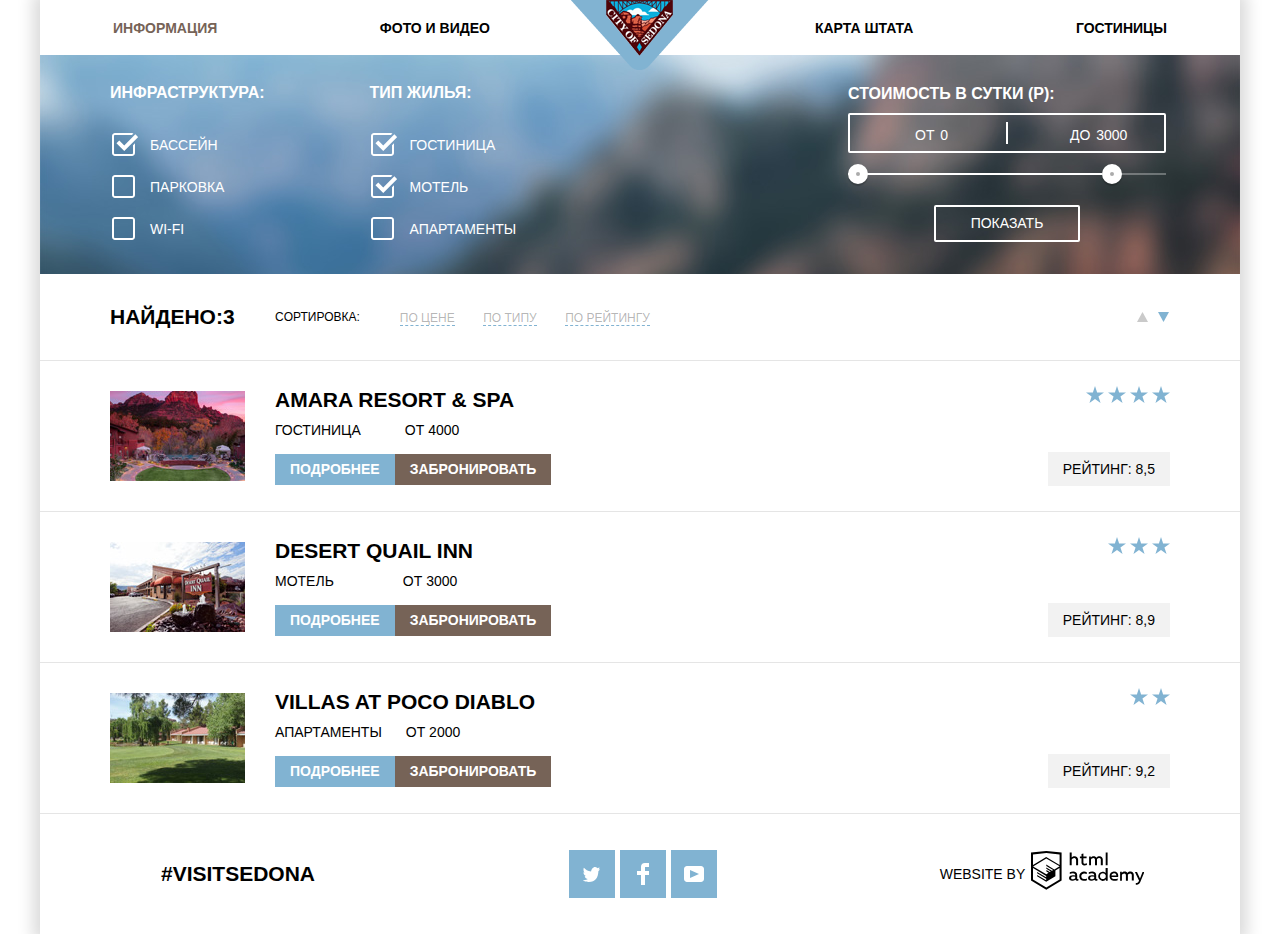
==== commit dc9ab23b: "Финальная ферстка страниц" ====
--- a/inner.html
+++ b/inner.html
@@ -11,337 +11,337 @@
 
 <body>
 
-    <div class="container">
-
-        <!-- Шапка -->
-        <header class="main-header">
-          <nav class="main-navigation">
-            <div class="main-navigation-wrapper">
-              <ul class="site-navigation">
-                <li class="site-navigation-current">
-                  <a href="info.html">Информация</a>
-                </li>
-                <li class="site-navigation-2">
-                  <a href="#">Фото и видео</a>
-                </li>
-                <li class="site-navigation-3">
-                  <a href="#">Карта штата</a>
-                </li>
-                <li class="site-navigation-4">
-                  <a href="#">Гостиницы</a>
-                </li>
-              </ul>
-              <a href="#" class="main-header-logo">
-                <img src="img/logo_main.png" width="138" height="70" alt="Логотип «HTML»">
+  <div class="container">
+
+    <!-- Шапка -->
+    <header class="main-header">
+      <nav class="main-navigation">
+        <div class="main-navigation-wrapper">
+          <ul class="site-navigation">
+            <li class="site-navigation-current">
+              <a href="info.html">Информация</a>
+            </li>
+            <li class="site-navigation-2">
+              <a href="#">Фото и видео</a>
+            </li>
+            <li class="site-navigation-3">
+              <a href="#">Карта штата</a>
+            </li>
+            <li class="site-navigation-4">
+              <a href="#">Гостиницы</a>
+            </li>
+          </ul>
+          <a href="#" class="main-header-logo">
+            <img src="img/logo_main.png" width="138" height="70" alt="Логотип «HTML»">
+          </a>
+        </div>
+      </nav>
+    </header>
+
+    <!-- Основной контент -->
+    <main>
+
+      <!-- Фильтр -->
+      <section class="filters">
+        <form class="filter" method="get" action="https://echo.htmlacademy.ru">
+
+          <!--Чекбокс Инфраструктура -->
+          <fieldset>
+
+            <legend>Инфраструктура:</legend>
+            <ul>
+              <li class="filter-option">
+                <input class="visually-hidden filter-input filter-input-checkbox" type="checkbox" name="Бассейн" id="Бассейн" checked>
+                <label for="Бассейн">Бассейн</label>
+              </li>
+
+              <li class="filter-option">
+                <input class="visually-hidden filter-input filter-input-checkbox" type="checkbox" name="Парковка" id="Парковка">
+                <label for="Парковка">Парковка</label>
+              </li>
+
+              <li class="filter-option">
+                <input class="visually-hidden filter-input filter-input-checkbox" type="checkbox" name="Wi-fi" id="Wi-fi">
+                <label for="Wi-fi">Wi-fi</label>
+              </li>
+            </ul>
+          </fieldset>
+
+          <!--Чекбокс Тип жилья-->
+          <fieldset>
+            <legend>Тип жилья:</legend>
+            <ul>
+              <li class="filter-option">
+                <input class="visually-hidden filter-input filter-input-checkbox" type="checkbox" name="Гостиница" id="Гостиница" checked>
+                <label for="Гостиница">Гостиница</label>
+              </li>
+
+              <li class="filter-option">
+                <input class="visually-hidden filter-input filter-input-checkbox" type="checkbox" name="Мотель" id="Мотель" checked>
+                <label for="Мотель">Мотель</label>
+              </li>
+
+              <li class="filter-option">
+                <input class="visually-hidden filter-input filter-input-checkbox" type="checkbox" name="Апартаменты" id="Апартаменты">
+                <label for="Апартаменты">Апартаменты</label>
+              </li>
+            </ul>
+          </fieldset>
+
+
+          <!--Панель управления фильтром-->
+          <div class="filter-range">
+            <div class="filter-range-title">Стоимость в сутки (р):
+            </div>
+            <div class="price-controls">
+              <label class="min-price">от
+                <input type="text" name="min-price" value="0">
+              </label>
+              <label class="max-price">до
+                <input type="text" name="max-price" value="3000">
+              </label>
+            </div>
+            <div class="range-controls">
+              <div class="scale">
+                <div class="bar"></div>
+              </div>
+              <div class="range-toggle range-toggle-min"></div>
+              <div class="range-toggle range-toggle-max"></div>
+              <button class="btn-transparent" type="submit">Показать</button>
+            </div>
+          </div>
+
+
+        </form>
+      </section>
+
+      <!--Блок сортировки -->
+      <section class="search-info">
+        <b>Найдено:3</b>
+        <p>Cортировка:</p>
+
+        <div class="search-list-info">
+          <ul class="search-item-info">
+            <li class="current">
+              <a href="#">По цене</a>
+            </li>
+            <li>
+              <a href="#">По типу</a>
+            </li>
+            <li>
+              <a href="#">По рейтингу</a>
+            </li>
+          </ul>
+        </div>
+
+        <ul class="buttons-search-info">
+          <li class="buttons-top">
+            <a href="#">
+              <svg xmlns="http://www.w3.org/2000/svg" width="11" height="10" viewBox="0 0 11 10">
+                <path fill="#cacaca" d="M5.5 0L0 10h11z" />
+              </svg>
+              <span class="visually-hidden">Вверх</span>
+            </a>
+          </li>
+          <li class="buttons-bottom"></li>
+          <a href="#">
+            <svg xmlns="http://www.w3.org/2000/svg" width="11" height="10" viewBox="0 0 11 10">
+              <path fill="#81b3d2" d="M5.5 10L0 0h11" />
+            </svg>
+            <span class="visually-hidden">Вниз</span>
+          </a>
+          </li>
+        </ul>
+      </section>
+
+      <!--Каталог гостиниц -->
+      <section class="catalog">
+
+        <h2 class="visually-hidden">Описание гостинниц, цена</h2>
+
+        <!--Гостиница Амара -->
+        <div class="catalog-list-amara">
+
+          <!--Фото гостиницы -->
+          <div class="catalog-image">
+            <a href="catalog-item.html">
+              <img src="img/amara_resort_spa_img.jpg" width="135" height="90" alt="Amara Resort & Spa">
+            </a>
+          </div>
+
+          <!--Заголовок и описание -->
+          <div class="catalog-desc">
+            <h2>
+              <a href="#">Amara Resort & Spa</a>
+            </h2>
+            <div class="catalog-price">
+              <span class="hotel">Гостиница</span>
+              <span>от 4000</span>
+            </div>
+            <div class="catalog-btn">
+              <a class="button" href="#">Подробнее</a>
+              <a class="button2" href="#">Забронировать</a>
+            </div>
+          </div>
+
+
+          <!--Рейтинг -->
+          <div class="catalog-rating">
+            <div class="star">
+              <img src="img/star.svg" width="18" height="17" alt="4 Звезды">
+              <img src="img/star.svg" width="18" height="17" alt="4 Звезды">
+              <img src="img/star.svg" width="18" height="17" alt="4 Звезды">
+              <img src="img/star.svg" width="18" height="17" alt="4 Звезды">
+            </div>
+            <span>Рейтинг: 8,5</span>
+          </div>
+        </div>
+
+        <!--Гостиница Desert Quail Inn -->
+        <div class="catalog-list-desert">
+
+          <!--Фото гостиницы Desert -->
+          <div class="catalog-image">
+            <a href="catalog-item.html">
+              <img src="img/desert_img.jpg" width="135" height="90" alt="Amara Resort & Spa">
+            </a>
+          </div>
+
+          <!--Заголовок и описание Desert -->
+          <div class="catalog-desc">
+            <h2>
+              <a href="#">Desert Quail Inn</a>
+            </h2>
+            <div class="catalog-price">
+              <span class="motel">Мотель</span>
+              <span>от 3000</span>
+            </div>
+            <div class="catalog-btn">
+              <a class="button" href="#">Подробнее</a>
+              <a class="button2" href="#">Забронировать</a>
+            </div>
+          </div>
+
+
+          <!--Рейтинг 2 -->
+          <div class="catalog-rating">
+            <div class="star">
+              <img src="img/star.svg" width="18" height="17" alt="3 Звезды">
+              <img src="img/star.svg" width="18" height="17" alt="4 Звезды">
+              <img src="img/star.svg" width="18" height="17" alt="4 Звезды">
+            </div>
+            <span>Рейтинг: 8,9</span>
+          </div>
+        </div>
+
+        <!--Гостиница Villas at Poco Diablo -->
+        <div class="catalog-list-villas">
+
+          <!--Фото гостиницы Villas at Poco Diablo -->
+          <div class="catalog-image">
+            <a href="catalog-item.html">
+              <img src="img/villas_diablo_img.jpg" width="135" height="90" alt="Amara Resort & Spa">
+            </a>
+          </div>
+
+          <!--Заголовок и описание Villas at Poco Diablo -->
+          <div class="catalog-desc">
+            <h2>
+              <a href="#">Villas at Poco Diablo</a>
+            </h2>
+            <div class="catalog-price">
+              <span class="villas">Апартаменты</span>
+              <span>от 2000</span>
+            </div>
+            <div class="catalog-btn">
+              <a class="button" href="#">Подробнее</a>
+              <a class="button2" href="#">Забронировать</a>
+            </div>
+          </div>
+
+
+          <!--Рейтинг Villas -->
+          <div class="catalog-rating">
+            <div class="star">
+              <img src="img/star.svg" width="18" height="17" alt="2 Звезды">
+              <img src="img/star.svg" width="18" height="17" alt="4 Звезды">
+            </div>
+            <span>Рейтинг: 9,2</span>
+          </div>
+        </div>
+
+
+      </section>
+
+    </main>
+
+
+    <!--ПОДВАЛ-->
+    <footer class="page-footer">
+      <div class="footer-cover-inner">
+        <div class="footer-copyright">
+
+          <!--visitsedona-->
+          <a class="visitsedona" href="#">#visitSEDONA</a>
+
+
+          <!--social-->
+
+          <ul class="social-btn">
+            <li>
+              <a class="social-button" href="https://twitter.com/">
+                <span class="visually-hidden">Твиттер</span>
+                <svg xmlns="http://www.w3.org/2000/svg" xmlns:xlink="http://www.w3.org/1999/xlink" width="17" height="15" viewBox="0 0 17 15">
+                  <path fill="#FFF" d="M10.95.144c1.685-.496 2.984.27 3.577 1.179.673-.231 1.331-.481 2.011-.708a2.345 2.345 0 0 1-.857 1.768c.685.17 1.304-.491 1.304-.491-.169 1-1.006 1.788-1.563 2.024-.231 6.75-3.175 11.217-10.077 11.082h-.446c-.41 0-4.164-.46-4.898-1.887 2.271.196 3.893-.422 4.693-1.177-.96-.3-2.679-.477-2.979-2.95.349.106.564.228 1.19.119C1.705 8.247.374 7.53.448 5.33c.285.328 1.067.536 1.34.472C1.085 5.561-.182 2.442.894.85c1.818 1.854 3.735 3.606 7.152 3.773C8.254 2.33 9.183.793 10.95.144z"
+                  />
+                </svg>
               </a>
-            </div>
-          </nav>
-        </header>
-
-        <!-- Основной контент -->
-        <main>
-
-          <!-- Фильтр -->
-          <section class="filters">
-            <form class="filter" method="get" action="https://echo.htmlacademy.ru">
-
-              <!--Чекбокс Инфраструктура -->
-              <fieldset>
-
-                <legend>Инфраструктура:</legend>
-                <ul>
-                  <li class="filter-option">
-                    <input class="visually-hidden filter-input filter-input-checkbox" type="checkbox" name="Бассейн" id="Бассейн" checked>
-                    <label for="Бассейн">Бассейн</label>
-                  </li>
-
-                  <li class="filter-option">
-                    <input class="visually-hidden filter-input filter-input-checkbox" type="checkbox" name="Парковка" id="Парковка">
-                    <label for="Парковка">Парковка</label>
-                  </li>
-
-                  <li class="filter-option">
-                    <input class="visually-hidden filter-input filter-input-checkbox" type="checkbox" name="Wi-fi" id="Wi-fi">
-                    <label for="Wi-fi">Wi-fi</label>
-                  </li>
-                </ul>
-              </fieldset>
-
-              <!--Чекбокс Тип жилья-->
-              <fieldset>
-                <legend>Тип жилья:</legend>
-                <ul>
-                  <li class="filter-option">
-                    <input class="visually-hidden filter-input filter-input-checkbox" type="checkbox" name="Гостиница" id="Гостиница" checked>
-                    <label for="Гостиница">Гостиница</label>
-                  </li>
-
-                  <li class="filter-option">
-                    <input class="visually-hidden filter-input filter-input-checkbox" type="checkbox" name="Мотель" id="Мотель" checked>
-                    <label for="Мотель">Мотель</label>
-                  </li>
-
-                  <li class="filter-option">
-                    <input class="visually-hidden filter-input filter-input-checkbox" type="checkbox" name="Апартаменты" id="Апартаменты">
-                    <label for="Апартаменты">Апартаменты</label>
-                  </li>
-                </ul>
-              </fieldset>
-
-
-              <!--Панель управления фильтром-->
-              <div class="filter-range">
-                <div class="filter-range-title">Стоимость в сутки (р):
-                </div>
-                <div class="price-controls">
-                  <label class="min-price">от
-                    <input type="text" name="min-price" value="0">
-                  </label>
-                  <label class="max-price">до
-                    <input type="text" name="max-price" value="3000">
-                  </label>
-                </div>
-                <div class="range-controls">
-                  <div class="scale">
-                    <div class="bar"></div>
-                  </div>
-                  <div class="range-toggle range-toggle-min"></div>
-                  <div class="range-toggle range-toggle-max"></div>
-                  <button class="btn-transparent" type="submit">Показать</button>
-                </div>
-              </div>
-
-
-            </form>
-          </section>
-
-          <!--Блок сортировки -->
-          <section class="search-info">
-            <b>Найдено:3</b>
-            <p>Cортировка:</p>
-
-            <div class="search-list-info">
-              <ul class="search-item-info">
-                <li class="current">
-                  <a href="#">По цене</a>
-                </li>
-                <li>
-                  <a href="#">По типу</a>
-                </li>
-                <li>
-                  <a href="#">По рейтингу</a>
-                </li>
-              </ul>
-            </div>
-
-            <ul class="buttons-search-info">
-              <li class="buttons-top">
-                <a href="#">
-                  <svg xmlns="http://www.w3.org/2000/svg" width="11" height="10" viewBox="0 0 11 10">
-                    <path fill="#cacaca" d="M5.5 0L0 10h11z" />
-                  </svg>
-                  <span class="visually-hidden">Вверх</span>
-                </a>
-              </li>
-              <li class="buttons-bottom"></li>
-              <a href="#">
-                <svg xmlns="http://www.w3.org/2000/svg" width="11" height="10" viewBox="0 0 11 10">
-                  <path fill="#81b3d2" d="M5.5 10L0 0h11" />
+            </li>
+            <li>
+              <a class="social-button" href="https://www.facebook.com/">
+                <span class="visually-hidden">Фейсбук</span>
+                <svg xmlns="http://www.w3.org/2000/svg" width="12" height="22" viewBox="0 0 12 22">
+                  <path fill="#FFF" d="M12 4V0H8a4 4 0 0 0-4 4v4H0v4h4v10h4V12h4V8H8V4h4z" />
                 </svg>
-                <span class="visually-hidden">Вниз</span>
               </a>
-              </li>
-            </ul>
-          </section>
-
-          <!--Каталог гостиниц -->
-          <section class="catalog">
-
-            <h2 class="visually-hidden">Описание гостинниц, цена</h2>
-
-            <!--Гостиница Амара -->
-            <div class="catalog-list-amara">
-
-              <!--Фото гостиницы -->
-              <div class="catalog-image">
-                <a href="catalog-item.html">
-                  <img src="img/amara_resort_spa_img.jpg" width="135" height="90" alt="Amara Resort & Spa">
-                </a>
-              </div>
-
-              <!--Заголовок и описание -->
-              <div class="catalog-desc">
-                <h2>
-                  <a href="#">Amara Resort & Spa</a>
-                </h2>
-                <div class="catalog-price">
-                  <span class="hotel">Гостиница</span>
-                  <span>от 4000</span>
-                </div>
-                <div class="catalog-btn">
-                  <a class="button" href="#">Подробнее</a>
-                  <a class="button2" href="#">Забронировать</a>
-                </div>
-              </div>
-
-
-              <!--Рейтинг -->
-              <div class="catalog-rating">
-                <div class="star">
-                  <img src="img/star.svg" width="18" height="17" alt="4 Звезды">
-                  <img src="img/star.svg" width="18" height="17" alt="4 Звезды">
-                  <img src="img/star.svg" width="18" height="17" alt="4 Звезды">
-                  <img src="img/star.svg" width="18" height="17" alt="4 Звезды">
-                </div>
-                <span>Рейтинг: 8,5</span>
-              </div>
-            </div>
-
-            <!--Гостиница Desert Quail Inn -->
-            <div class="catalog-list-desert">
-
-              <!--Фото гостиницы Desert -->
-              <div class="catalog-image">
-                <a href="catalog-item.html">
-                  <img src="img/desert_img.jpg" width="135" height="90" alt="Amara Resort & Spa">
-                </a>
-              </div>
-
-              <!--Заголовок и описание Desert -->
-              <div class="catalog-desc">
-                <h2>
-                  <a href="#">Desert Quail Inn</a>
-                </h2>
-                <div class="catalog-price">
-                  <span class="motel">Мотель</span>
-                  <span>от 3000</span>
-                </div>
-                <div class="catalog-btn">
-                  <a class="button" href="#">Подробнее</a>
-                  <a class="button2" href="#">Забронировать</a>
-                </div>
-              </div>
-
-
-              <!--Рейтинг 2 -->
-              <div class="catalog-rating">
-                <div class="star">
-                  <img src="img/star.svg" width="18" height="17" alt="3 Звезды">
-                  <img src="img/star.svg" width="18" height="17" alt="4 Звезды">
-                  <img src="img/star.svg" width="18" height="17" alt="4 Звезды">
-                </div>
-                <span>Рейтинг: 8,9</span>
-              </div>
-            </div>
-
-            <!--Гостиница Villas at Poco Diablo -->
-            <div class="catalog-list-villas">
-
-              <!--Фото гостиницы Villas at Poco Diablo -->
-              <div class="catalog-image">
-                <a href="catalog-item.html">
-                  <img src="img/villas_diablo_img.jpg" width="135" height="90" alt="Amara Resort & Spa">
-                </a>
-              </div>
-
-              <!--Заголовок и описание Villas at Poco Diablo -->
-              <div class="catalog-desc">
-                <h2>
-                  <a href="#">Villas at Poco Diablo</a>
-                </h2>
-                <div class="catalog-price">
-                  <span class="villas">Апартаменты</span>
-                  <span>от 2000</span>
-                </div>
-                <div class="catalog-btn">
-                  <a class="button" href="#">Подробнее</a>
-                  <a class="button2" href="#">Забронировать</a>
-                </div>
-              </div>
-
-
-              <!--Рейтинг Villas -->
-              <div class="catalog-rating">
-                <div class="star">
-                  <img src="img/star.svg" width="18" height="17" alt="2 Звезды">
-                  <img src="img/star.svg" width="18" height="17" alt="4 Звезды">
-                </div>
-                <span>Рейтинг: 9,2</span>
-              </div>
-            </div>
-
-
-          </section>
-
-        </main>
-
-
-      <!--ПОДВАЛ-->
-      <footer class="page-footer">
-          <div class="footer-cover-inner">
-            <div class="footer-copyright">
-
-              <!--visitsedona-->
-              <a class="visitsedona" href="#">#visitSEDONA</a>
-
-
-              <!--social-->
-
-              <ul class="social-btn">
-                <li>
-                  <a class="social-button" href="https://twitter.com/">
-                    <span class="visually-hidden">Твиттер</span>
-                    <svg xmlns="http://www.w3.org/2000/svg" xmlns:xlink="http://www.w3.org/1999/xlink" width="17" height="15" viewBox="0 0 17 15">
-                      <path fill="#FFF" d="M10.95.144c1.685-.496 2.984.27 3.577 1.179.673-.231 1.331-.481 2.011-.708a2.345 2.345 0 0 1-.857 1.768c.685.17 1.304-.491 1.304-.491-.169 1-1.006 1.788-1.563 2.024-.231 6.75-3.175 11.217-10.077 11.082h-.446c-.41 0-4.164-.46-4.898-1.887 2.271.196 3.893-.422 4.693-1.177-.96-.3-2.679-.477-2.979-2.95.349.106.564.228 1.19.119C1.705 8.247.374 7.53.448 5.33c.285.328 1.067.536 1.34.472C1.085 5.561-.182 2.442.894.85c1.818 1.854 3.735 3.606 7.152 3.773C8.254 2.33 9.183.793 10.95.144z"
-                      />
-                    </svg>
-                  </a>
-                </li>
-                <li>
-                  <a class="social-button" href="https://www.facebook.com/">
-                    <span class="visually-hidden">Фейсбук</span>
-                    <svg xmlns="http://www.w3.org/2000/svg" width="12" height="22" viewBox="0 0 12 22">
-                      <path fill="#FFF" d="M12 4V0H8a4 4 0 0 0-4 4v4H0v4h4v10h4V12h4V8H8V4h4z" />
-                    </svg>
-                  </a>
-                </li>
-                <li>
-                  <a class="social-button" href="https://www.youtube.com/">
-                    <span class="visually-hidden">Ютуб</span>
-                    <svg xmlns="http://www.w3.org/2000/svg" xmlns:xlink="http://www.w3.org/1999/xlink" width="20" height="16" viewBox="0 0 20 16">
-                      <path fill="#FFF" d="M17 0H3C1.35 0 0 1.35 0 3v10c0 1.65 1.35 3 3 3h14c1.65 0 3-1.35 3-3V3c0-1.65-1.35-3-3-3zM6.027 11.998V4.002L15.014 8l-8.987 3.998z"
-                      />
-                    </svg>
-                  </a>
-                </li>
-              </ul>
-
-
-              <!--website-->
-              <div class="website">
-
-                <a href="https://htmlacademy.ru/">
-                  <p>website by</p>
-                </a>
-
-                <a href="https://htmlacademy.ru/">
-                  <span class="visually-hidden">html academy логотип</span>
-                  <svg class="logo-footer" id="Layer_1" xmlns="http://www.w3.org/2000/svg" width="113" height="39" viewBox="0 0 113 39">
-                    <style>
-                      .st0 {
-                        fill: #000000
-                      }
-                    </style>
-                    <path class="st0" d="M46.8 28.2c.2 0 .4 0 .6-.1v1.4c-.4.1-.8.2-1.2.2-.7.1-1.4-.3-1.8-1-.9.8-2.1 1.2-3.3 1.1-1.6 0-3.1-.9-3.1-2.7 0-2.2 2.1-2.9 3.9-2.9.8 0 1.5.1 2.3.3v-.3c0-1.1-.8-1.9-2.3-1.9-1.1 0-2.2.2-3.1.7v-1.8c1.1-.4 2.2-.6 3.4-.6 2.5 0 4 1.2 4 3.8v3.1c0 .3.2.6.5.6 0 .1.1.1.1.1zM40.1 27c.1.8.7 1.4 1.5 1.3h.1c.9 0 1.9-.3 2.5-1v-1.5c-.6-.1-1.3-.2-1.9-.2-1 0-2.2.3-2.2 1.4zM53.1 20.6c.9 0 1.9.2 2.7.7v1.8c-.7-.5-1.6-.7-2.4-.7-1.6-.1-3 1-3.1 2.6s1 3 2.6 3.1h.5c.9 0 1.8-.2 2.5-.7v1.8c-.9.5-1.9.7-2.9.6-2.4.2-4.5-1.7-4.7-4.1v-.4c-.1-2.5 1.9-4.6 4.4-4.7h.4zM65.8 28.2c.2 0 .4 0 .6-.1v1.4c-.4.1-.8.2-1.2.2-.7.1-1.4-.3-1.8-1-.9.8-2.1 1.2-3.3 1.1-1.6 0-3.1-.9-3.1-2.7 0-2.2 2.1-2.9 3.9-2.9.8 0 1.5.1 2.3.3v-.3c0-1.1-.8-1.9-2.3-1.9-1.1 0-2.2.2-3.1.7v-1.8c1.1-.4 2.2-.6 3.4-.6 2.5 0 4 1.2 4 3.8v3.1c0 .3.2.6.5.6 0 .1.1.1.1.1zM59.1 27c.1.8.7 1.4 1.5 1.3h.1c.9 0 1.9-.3 2.5-1v-1.5c-.6-.1-1.3-.2-1.9-.2-1.1 0-2.2.3-2.2 1.4zM76.7 16.9v12.8h-1.8v-1.4c-.8 1-2 1.7-3.4 1.6-2.5-.2-4.5-2.4-4.3-4.9.2-2.3 2-4.2 4.3-4.3 1.2 0 2.4.5 3.1 1.4V17l2.1-.1zm-4.8 5.4c-1.6 0-2.9 1.3-2.9 2.9 0 1.6 1.3 2.9 2.9 2.9 1.2 0 2.3-.7 2.8-1.8v-2.1c-.5-1.1-1.6-1.9-2.8-1.9zM83 20.6c3.5 0 4.7 2.8 4.1 5.3h-6.6c.2 1.6 1.8 2.2 3.4 2.2 1 0 1.9-.2 2.8-.6v1.7c-1 .4-2.1.6-3.1.6-2.7 0-5-1.5-5-4.6-.1-2.4 1.7-4.5 4.2-4.6h.2zm.1 1.6c-1.3-.1-2.5.9-2.6 2.2v.1h4.9c.1-1.1-.7-2.1-1.8-2.3h-.5zM89.1 29.6v-8.8h1.7v1.1c.7-.8 1.8-1.3 2.9-1.3 1.1-.1 2.1.5 2.7 1.4.8-.9 1.9-1.4 3.1-1.4 1.8-.1 3.3 1.3 3.3 3.1v5.9h-2v-5.4c.1-.9-.6-1.7-1.5-1.8h-.2c-.9.1-1.7.5-2.2 1.2v6.1h-2v-5.4c.1-.9-.6-1.7-1.5-1.8h-.2c-.9.1-1.8.6-2.3 1.4v5.9h-2l.2-.2zM111.5 20.9h2l-4.1 9.9c-1 2.3-2.2 3-3.5 3-.4 0-.8-.1-1.1-.1V32c.3.1.6.1.9.1 1 0 1.7-.7 2.2-2l.2-.4-4.2-8.8h2.1l3 6.6 2.5-6.6zM40.7 1.5v5c.7-.8 1.8-1.2 2.8-1.2 1.9-.1 3.5 1.3 3.6 3.2V14.3h-2V9.1c.1-1-.6-2-1.7-2.1h-.3c-1 .1-1.9.6-2.4 1.5v5.8h-2V1.5h2zM52.4 2.4v3.1h3.2v1.7h-3.2v4c0 1.1.5 1.5 1.7 1.5.6 0 1.2-.1 1.8-.4V14c-.8.3-1.6.4-2.4.4-1.5.2-2.8-.9-3-2.3V7.2h-1.6V5.5h1.6V2.9l1.9-.5zM58.1 14.3V5.5h1.7v1.1c.7-.8 1.8-1.3 2.9-1.3 1.1-.1 2.1.5 2.7 1.4.8-.9 1.9-1.4 3.1-1.4 1.8-.1 3.3 1.3 3.3 3.1v5.9h-2V8.9c.2-.9-.5-1.8-1.4-1.9h-.2c-.9.1-1.7.5-2.2 1.2v6.1h-2V8.9c.1-.9-.6-1.8-1.5-1.9h-.2c-.9.1-1.8.6-2.3 1.4v5.9h-2 .1zM74.7 1.5h1.9v12.8h-1.9zM15.4 0h-.2L0 1.6v28l15.3 9.1 15.3-9.1v-28L15.4 0zm13.2 28.5l-13.3 7.9L2 28.5V17l13.2 7.9v1.4l-9.1-5.4v1.4l9.1 5.5v1.5l-9.1-5.4v1.4l9.1 5.5 9.2-5.5v-5.9l4.1-2.5.1 11.6zm0-13.2L25 17.4l-1.7 1-8-4.8V15l6.8 4.1H22l-.1.1-1 .6-5.6-3.4v1.4l4.5 2.6-1 .7-3.4-2v1.4l2.2 1.3-2.3 1.4-13.2-7.8 13.2-7.9 13.3 7.8zm0-1.4L15.2 6 2 13.9V3.4L15.3 2l13.3 1.4v10.5z"
-                    />
-                  </svg>
-                </a>
-
-              </div>
-
-            </div>
-          </div>
-      </footer>
+            </li>
+            <li>
+              <a class="social-button" href="https://www.youtube.com/">
+                <span class="visually-hidden">Ютуб</span>
+                <svg xmlns="http://www.w3.org/2000/svg" xmlns:xlink="http://www.w3.org/1999/xlink" width="20" height="16" viewBox="0 0 20 16">
+                  <path fill="#FFF" d="M17 0H3C1.35 0 0 1.35 0 3v10c0 1.65 1.35 3 3 3h14c1.65 0 3-1.35 3-3V3c0-1.65-1.35-3-3-3zM6.027 11.998V4.002L15.014 8l-8.987 3.998z"
+                  />
+                </svg>
+              </a>
+            </li>
+          </ul>
+
+
+          <!--website-->
+          <div class="website">
+
+            <a href="https://htmlacademy.ru/">
+              <p>website by</p>
+            </a>
+
+            <a href="https://htmlacademy.ru/">
+              <span class="visually-hidden">html academy логотип</span>
+              <svg class="logo-footer" id="Layer_1" xmlns="http://www.w3.org/2000/svg" width="113" height="39" viewBox="0 0 113 39">
+                <style>
+                  .st0 {
+                    fill: #000000
+                  }
+                </style>
+                <path class="st0" d="M46.8 28.2c.2 0 .4 0 .6-.1v1.4c-.4.1-.8.2-1.2.2-.7.1-1.4-.3-1.8-1-.9.8-2.1 1.2-3.3 1.1-1.6 0-3.1-.9-3.1-2.7 0-2.2 2.1-2.9 3.9-2.9.8 0 1.5.1 2.3.3v-.3c0-1.1-.8-1.9-2.3-1.9-1.1 0-2.2.2-3.1.7v-1.8c1.1-.4 2.2-.6 3.4-.6 2.5 0 4 1.2 4 3.8v3.1c0 .3.2.6.5.6 0 .1.1.1.1.1zM40.1 27c.1.8.7 1.4 1.5 1.3h.1c.9 0 1.9-.3 2.5-1v-1.5c-.6-.1-1.3-.2-1.9-.2-1 0-2.2.3-2.2 1.4zM53.1 20.6c.9 0 1.9.2 2.7.7v1.8c-.7-.5-1.6-.7-2.4-.7-1.6-.1-3 1-3.1 2.6s1 3 2.6 3.1h.5c.9 0 1.8-.2 2.5-.7v1.8c-.9.5-1.9.7-2.9.6-2.4.2-4.5-1.7-4.7-4.1v-.4c-.1-2.5 1.9-4.6 4.4-4.7h.4zM65.8 28.2c.2 0 .4 0 .6-.1v1.4c-.4.1-.8.2-1.2.2-.7.1-1.4-.3-1.8-1-.9.8-2.1 1.2-3.3 1.1-1.6 0-3.1-.9-3.1-2.7 0-2.2 2.1-2.9 3.9-2.9.8 0 1.5.1 2.3.3v-.3c0-1.1-.8-1.9-2.3-1.9-1.1 0-2.2.2-3.1.7v-1.8c1.1-.4 2.2-.6 3.4-.6 2.5 0 4 1.2 4 3.8v3.1c0 .3.2.6.5.6 0 .1.1.1.1.1zM59.1 27c.1.8.7 1.4 1.5 1.3h.1c.9 0 1.9-.3 2.5-1v-1.5c-.6-.1-1.3-.2-1.9-.2-1.1 0-2.2.3-2.2 1.4zM76.7 16.9v12.8h-1.8v-1.4c-.8 1-2 1.7-3.4 1.6-2.5-.2-4.5-2.4-4.3-4.9.2-2.3 2-4.2 4.3-4.3 1.2 0 2.4.5 3.1 1.4V17l2.1-.1zm-4.8 5.4c-1.6 0-2.9 1.3-2.9 2.9 0 1.6 1.3 2.9 2.9 2.9 1.2 0 2.3-.7 2.8-1.8v-2.1c-.5-1.1-1.6-1.9-2.8-1.9zM83 20.6c3.5 0 4.7 2.8 4.1 5.3h-6.6c.2 1.6 1.8 2.2 3.4 2.2 1 0 1.9-.2 2.8-.6v1.7c-1 .4-2.1.6-3.1.6-2.7 0-5-1.5-5-4.6-.1-2.4 1.7-4.5 4.2-4.6h.2zm.1 1.6c-1.3-.1-2.5.9-2.6 2.2v.1h4.9c.1-1.1-.7-2.1-1.8-2.3h-.5zM89.1 29.6v-8.8h1.7v1.1c.7-.8 1.8-1.3 2.9-1.3 1.1-.1 2.1.5 2.7 1.4.8-.9 1.9-1.4 3.1-1.4 1.8-.1 3.3 1.3 3.3 3.1v5.9h-2v-5.4c.1-.9-.6-1.7-1.5-1.8h-.2c-.9.1-1.7.5-2.2 1.2v6.1h-2v-5.4c.1-.9-.6-1.7-1.5-1.8h-.2c-.9.1-1.8.6-2.3 1.4v5.9h-2l.2-.2zM111.5 20.9h2l-4.1 9.9c-1 2.3-2.2 3-3.5 3-.4 0-.8-.1-1.1-.1V32c.3.1.6.1.9.1 1 0 1.7-.7 2.2-2l.2-.4-4.2-8.8h2.1l3 6.6 2.5-6.6zM40.7 1.5v5c.7-.8 1.8-1.2 2.8-1.2 1.9-.1 3.5 1.3 3.6 3.2V14.3h-2V9.1c.1-1-.6-2-1.7-2.1h-.3c-1 .1-1.9.6-2.4 1.5v5.8h-2V1.5h2zM52.4 2.4v3.1h3.2v1.7h-3.2v4c0 1.1.5 1.5 1.7 1.5.6 0 1.2-.1 1.8-.4V14c-.8.3-1.6.4-2.4.4-1.5.2-2.8-.9-3-2.3V7.2h-1.6V5.5h1.6V2.9l1.9-.5zM58.1 14.3V5.5h1.7v1.1c.7-.8 1.8-1.3 2.9-1.3 1.1-.1 2.1.5 2.7 1.4.8-.9 1.9-1.4 3.1-1.4 1.8-.1 3.3 1.3 3.3 3.1v5.9h-2V8.9c.2-.9-.5-1.8-1.4-1.9h-.2c-.9.1-1.7.5-2.2 1.2v6.1h-2V8.9c.1-.9-.6-1.8-1.5-1.9h-.2c-.9.1-1.8.6-2.3 1.4v5.9h-2 .1zM74.7 1.5h1.9v12.8h-1.9zM15.4 0h-.2L0 1.6v28l15.3 9.1 15.3-9.1v-28L15.4 0zm13.2 28.5l-13.3 7.9L2 28.5V17l13.2 7.9v1.4l-9.1-5.4v1.4l9.1 5.5v1.5l-9.1-5.4v1.4l9.1 5.5 9.2-5.5v-5.9l4.1-2.5.1 11.6zm0-13.2L25 17.4l-1.7 1-8-4.8V15l6.8 4.1H22l-.1.1-1 .6-5.6-3.4v1.4l4.5 2.6-1 .7-3.4-2v1.4l2.2 1.3-2.3 1.4-13.2-7.8 13.2-7.9 13.3 7.8zm0-1.4L15.2 6 2 13.9V3.4L15.3 2l13.3 1.4v10.5z"
+                />
+              </svg>
+            </a>
+
+          </div>
+
+        </div>
+      </div>
+    </footer>
 
   </div>
 
--- a/css/main.css
+++ b/css/main.css
@@ -1092,9 +1092,6 @@
   
   border-bottom: 1px solid #e5e5e5;
   
-  
- 
-  
 }
 .search-list-info{
   margin:0;
@@ -1212,15 +1209,13 @@
   flex-direction:column;
   width: 100%;
   
- 
-  
   
 }
 .catalog-desc h2{
   margin: 0px;
   padding:0px;
- 
-       
+  margin-bottom:5px;
+  
 }
 
 .hotel{
@@ -1235,11 +1230,10 @@
   justify-content: space-between;
   flex-direction:row;
   align-items: center;
-  padding-bottom:30px;
-  padding-top:30px;
+  padding-bottom:25px;
+  padding-top:25px;
   border-bottom: 1px solid #e5e5e5;
-  
-  
+   
  
 }
 .catalog-image{
@@ -1249,7 +1243,7 @@
   min-height: 90px;
   margin-left:70px;
   margin-right:30px;
-  
+ 
 }
 
 .catalog-image img{
@@ -1261,7 +1255,7 @@
   display: flex;
   margin: 0px;
   padding:0px;
-  margin-bottom: 10px;
+  margin-bottom: 12px;
   
   }
 
@@ -1272,6 +1266,7 @@
   justify-content: space-between;
   width:255px;
   flex-direction: row;
+  padding-bottom: 0;
   
 }
 
@@ -1303,8 +1298,8 @@
   justify-content: space-between;
   flex-direction:row;
   align-items: center;
-  padding-top:30px;
-  padding-bottom:30px;
+  padding-top:25px;
+  padding-bottom:25px;
   border-bottom: 1px solid #e5e5e5;
 }
 .motel{
@@ -1319,7 +1314,7 @@
   justify-content: space-between;
   flex-direction:row;
   align-items: center;
-  padding-top:30px;
+  padding-top:25px;
 }
 .villas{
   margin-right:24px;
